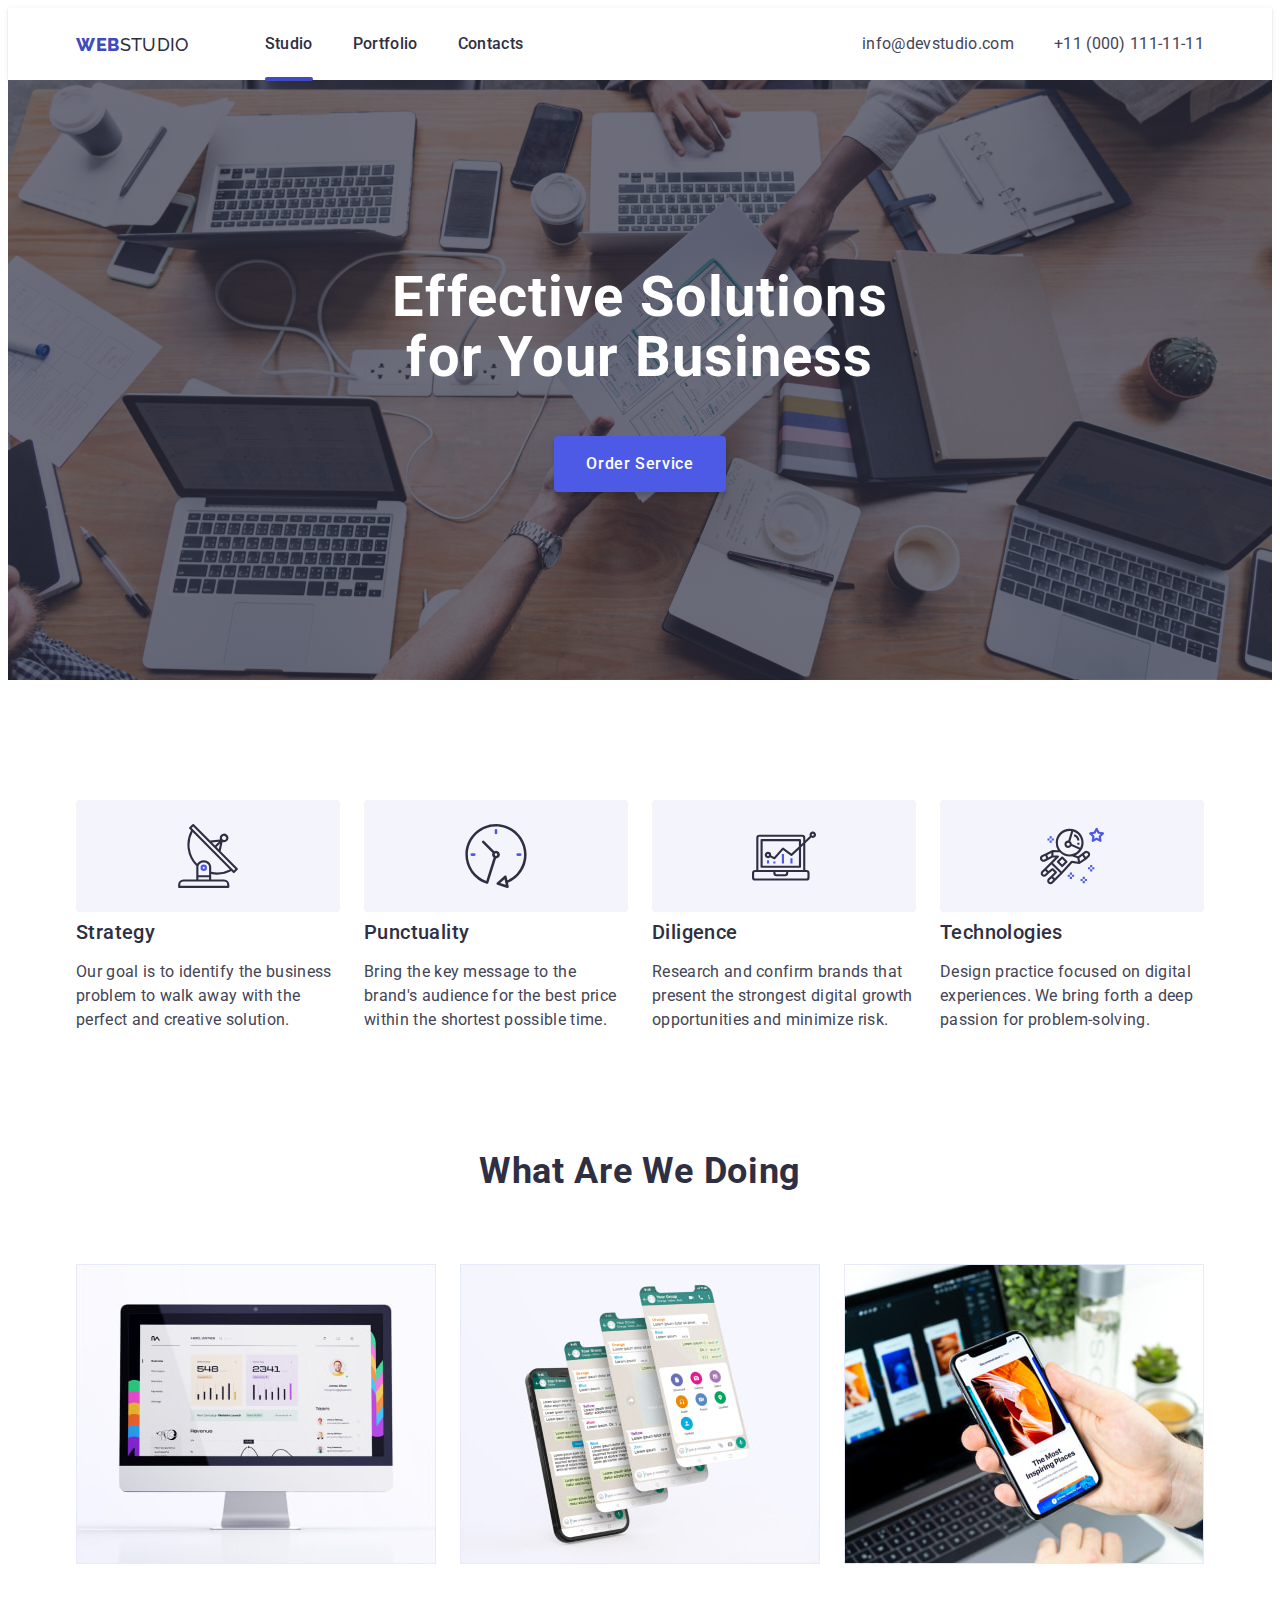
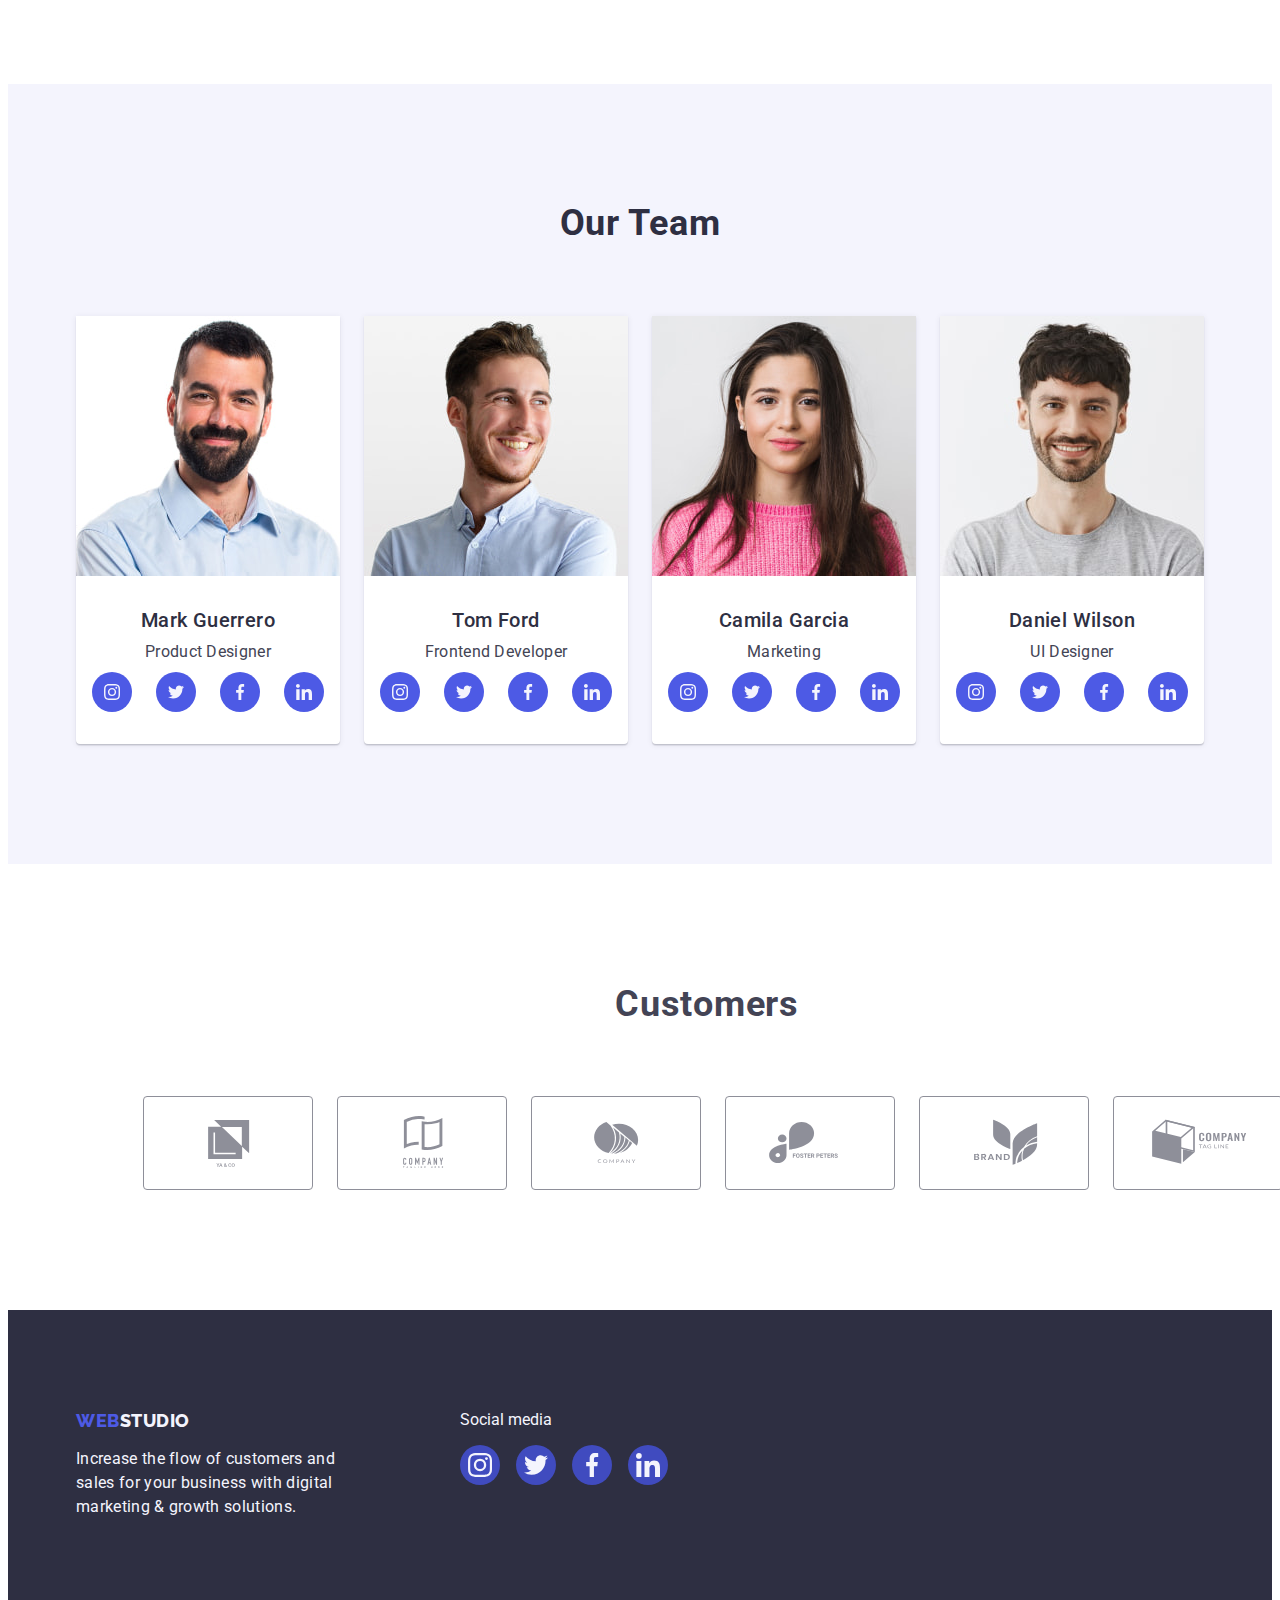
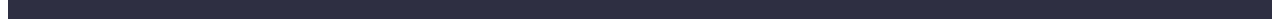
==== index.html @ b9bb31f9 "1.005" ====
<!DOCTYPE html>
<html lang="en">
  <head>
    <meta charset="UTF-8" />
    <meta name="viewport" content="width=device-width, initial-scale=1.0" />
    <link rel="preconnect" href="https://fonts.googleapis.com" />
    <link rel="preconnect" href="https://fonts.gstatic.com" crossorigin />
    <link
      href="https://fonts.googleapis.com/css2?family=Raleway:wght@800&family=Roboto:wght@400;500;700;900&display=swap"
      rel="stylesheet"
    />
    <link
      rel="stylesheet"
      href="https://cdnjs.cloudflare.com/ajax/libs/modern-normalize/2.0.0/modern-normalize.min.css"
      integrity="sha512-4xo8blKMVCiXpTaLzQSLSw3KFOVPWhm/TRtuPVc4WG6kUgjH6J03IBuG7JZPkcWMxJ5huwaBpOpnwYElP/m6wg=="
      crossorigin="anonymous"
      referrerpolicy="no-referrer"
    />
    <link href="./css/styles.css" rel="stylesheet" />

    <title>Document</title>
  </head>

  <body>
    <header class="header">
      <div class="container">
        <nav class="nav-header-container">
          <a class="link darklogo" href="./index.html"
            >Web<span class="span-header">Studio</span></a
          >
          <ul class="list header-list-container">
            <li>
              <a class="link menu-list-item current" href="./index.html"
                >Studio</a
              >
            </li>
            <li>
              <a class="link menu-list-item" href="./portfolio.html"
                >Portfolio</a
              >
            </li>
            <li>
              <a class="link menu-list-item" href="">Contacts</a>
            </li>
          </ul>
        </nav>
        <address class="contacts">
          <ul class="list contacts-list-container">
            <li>
              <a class="link menu-list-item" href="mailto:info@devstudio.com"
                >info@devstudio.com</a
              >
            </li>
            <li>
              <a class="link menu-list-item" href="tel:+110001111111"
                >+11 (000) 111-11-11</a
              >
            </li>
          </ul>
        </address>
      </div>
    </header>

    <main>
      <section class="section-first">
        <div class="container">
          <h1 class="h-main">Effective Solutions for Your Business</h1>
          <button type="button" class="btn-main" data-modal-open>Order Service</button>
        </div>
      </section>
      <section id="block2" class="section-second">
        <div class="container">
          <h2 class="section-second-h-second visually-hidden">
            Our advantages
          </h2>
          <ul class="list section-second-list-container">
            <li class="section-second-list-images">
              <div class="list-advantages-box">
                <svg class="list-advantages" width="64" height="64">
                  <use href="./images/icons.svg#icon-antenna1"></use>
                </svg>
              </div>
              <h3 class="section-second-h-third">Strategy</h3>
              <p class="section-second-p">
                Our goal is to identify the business problem to walk away with
                the perfect and creative solution.
              </p>
            </li>
            <li class="section-second-list-images">
              <div class="list-advantages-box">
                <svg class="list-advantages" width="64" height="64">
                  <use href="./images/icons.svg#icon-clock1"></use>
                </svg>
              </div>
              <h3 class="section-second-h-third">Punctuality</h3>
              <p class="section-second-p">
                Bring the key message to the brand's audience for the best price
                within the shortest possible time.
              </p>
            </li>
            <li class="section-second-list-images">
              <div class="list-advantages-box">
                <svg class="list-advantages" width="64" height="64">
                  <use href="./images/icons.svg#icon-diagram1"></use>
                </svg>
              </div>
              <h3 class="section-second-h-third">Diligence</h3>
              <p class="section-second-p">
                Research and confirm brands that present the strongest digital
                growth opportunities and minimize risk.
              </p>
            </li>
            <li class="section-second-list-images">
              <div class="list-advantages-box">
                <svg class="list-advantages" width="64" height="64">
                  <use href="./images/icons.svg#icon-astronaut1"></use>
                </svg>
              </div>
              <h3 class="section-second-h-third">Technologies</h3>
              <p class="section-second-p">
                Design practice focused on digital experiences. We bring forth a
                deep passion for problem-solving.
              </p>
            </li>
          </ul>
        </div>
      </section>
      <section id="What-we-are-doing" class="section-third">
        <div class="container">
          <h2 class="section-third-h-second">What are we doing</h2>
          <ul class="list section-third-list-images">
            <li class="section-third-list-cards">
              <img
                src="./images/what1.jpg"
                alt="computer"
                width="360"
                height="300"
              />
            </li>
            <li class="section-third-list-cards">
              <img
                src="./images/what2.jpg"
                alt="phone"
                width="360"
                height="300"
              />
            </li>
            <li class="section-third-list-cards">
              <img
                src="./images/what3.jpg"
                alt="computerphone"
                width="360"
                height="300"
              />
            </li>
          </ul>
        </div>
      </section>
      <section id="our-Team" class="section-fourth">
        <div class="container">
          <h2 class="section-fourth-h-second">Our Team</h2>
          <ul class="list section-fourth-images">
            <li class="section-fourth-list-li">
              <img src="./images/team1.jpg" alt="Mark Guerrero" width="264" />
              <div class="card-content">
                <h3 class="section-fourth-h-third">Mark Guerrero</h3>
                <p class="section-fourth-p">Product Designer</p>
                <!-- <div class="social-media-list"> -->
                  <ul class="social-media-container-list">
                    <li class="social-media-container">
                      <svg class="try" width="16" height="16">
                        <use href="./images/icons.svg#icon-instagram"></use>
                      </svg>
                    </li>
                    <li class="social-media-container">
                      <svg class="try" width="16" height="16">
                        <use href="./images/icons.svg#icon-twitter"></use>
                      </svg>
                    </li>
                    <li class="social-media-container">
                      <svg class="try" width="16" height="16">
                        <use href="./images/icons.svg#icon-facebook"></use>
                      </svg>
                    </li>
                    <li class="social-media-container">
                      <svg class="try" width="16" height="16">
                        <use href="./images/icons.svg#icon-linkedin"></use>
                      </svg>
                    </li>
                  </ul>
                <!-- </div> -->
              </div>
            </li>
            <li class="section-fourth-list-li">
              <img src="./images/team2.jpg" alt="Tom Ford" width="264" />
              <div class="card-content">
                <h3 class="section-fourth-h-third">Tom Ford</h3>
                <p class="section-fourth-p">Frontend Developer</p>
                  <ul class="social-media-container-list">
                    <li class="social-media-container">
                      <svg class="try" width="16" height="16">
                        <use href="./images/icons.svg#icon-instagram"></use>
                      </svg>
                    </li>
                    <li class="social-media-container">
                      <svg class="try" width="16" height="16">
                        <use href="./images/icons.svg#icon-twitter"></use>
                      </svg>
                    </li>
                    <li class="social-media-container">
                      <svg class="try" width="16" height="16">
                        <use href="./images/icons.svg#icon-facebook"></use>
                      </svg>
                    </li>
                    <li class="social-media-container">
                      <svg class="try" width="16" height="16">
                        <use href="./images/icons.svg#icon-linkedin"></use>
                      </svg>
                    </li>
                  </ul>
              </div>
            </li>
            <li class="section-fourth-list-li">
              <img src="./images/team3.jpg" alt="Camila Garcia" width="264" />
              <div class="card-content">
                <h3 class="section-fourth-h-third">Camila Garcia</h3>
                <p class="section-fourth-p">Marketing</p>
                  <ul class="social-media-container-list">
                    <li class="social-media-container">
                      <svg class="try" width="16" height="16">
                        <use href="./images/icons.svg#icon-instagram"></use>
                      </svg>
                    </li>
                    <li class="social-media-container">
                      <svg class="try" width="16" height="16">
                        <use href="./images/icons.svg#icon-twitter"></use>
                      </svg>
                    </li>
                    <li class="social-media-container">
                      <svg class="try" width="16" height="16">
                        <use href="./images/icons.svg#icon-facebook"></use>
                      </svg>
                    </li>
                    <li class="social-media-container">
                      <svg class="try" width="16" height="16">
                        <use href="./images/icons.svg#icon-linkedin"></use>
                      </svg>
                    </li>
                  </ul>
              </div>
            </li>
            <li class="section-fourth-list-li">
              <img src="./images/team4.jpg" alt="Daniel Wilson" width="264" />
              <div class="card-content">
                <h3 class="section-fourth-h-third">Daniel Wilson</h3>
                <p class="section-fourth-p">UI Designer</p>
                    <ul class="social-media-container-list">
                    <li class="social-media-container">
                      <svg class="try" width="16" height="16">
                        <use href="./images/icons.svg#icon-instagram"></use>
                      </svg>
                    </li>
                    <li class="social-media-container">
                      <svg class="try" width="16" height="16">
                        <use href="./images/icons.svg#icon-twitter"></use>
                      </svg>
                    </li>
                    <li class="social-media-container">
                      <svg class="try" width="16" height="16">
                        <use href="./images/icons.svg#icon-facebook"></use>
                      </svg>
                    </li>
                    <li class="social-media-container">
                      <svg class="try" width="16" height="16">
                        <use href="./images/icons.svg#icon-linkedin"></use>
                      </svg>
                    </li>
                  </ul>
              </div>
            </li>
          </ul>
        </div>
      </section>
      <section class="section-fifth">
        <div class="container">
          <h2 class="section-fifth-h-second">Customers</h2>
            <ul class="customers-list-logos">
              <li class="customers-logos">
                <svg class="customers-logos-icons" width="168" height="88">
                  <use href="./images/icons.svg#icon-logocustomers1"></use>
                </svg>
              </li>
              <li class="customers-logos">
                <svg class="customers-logos-icons" width="168" height="88">
                  <use href="./images/icons.svg#icon-logocustomers2"></use>
                </svg>
              </li>
              <li class="customers-logos">
                <svg class="customers-logos-icons" width="168" height="88">
                  <use href="./images/icons.svg#icon-logocustomers3"></use>
                </svg>
              </li>
              <li class="customers-logos">
                <svg class="customers-logos-icons" width="168" height="88">
                  <use href="./images/icons.svg#icon-logocustomers4"></use>
                </svg>
              </li>
              <li class="customers-logos">
                <svg class="customers-logos-icons" width="168" height="88">
                  <use href="./images/icons.svg#icon-logocustomers5"></use>
                </svg>
              </li>
              <li class="customers-logos">
                <svg class="customers-logos-icons" width="168" height="88">
                  <use href="./images/icons.svg#icon-logocustomers6"></use>
                </svg>
              </li>
            </ul>
        </div>
      </section>
    </main>

    <footer class="footer">
      <div class="container">
        <div class="footer-logo-container">
          <a href="./index.html" class="footer-logo link"
            >Web<span class="footer-span">Studio</span></a
          >
          <p class="footer-text">
            Increase the flow of customers and sales for your business with
            digital marketing & growth solutions.
          </p>
        </div>
      
      <div class="footer-social-media">
        <p>Social media</p>
          <ul class="footer-icons-list">
            <li class="footer-icons">
              <svg class="try" width="24" height="24">
                <use href="./images/icons.svg#icon-instagram"></use>
              </svg>
            </li>
            <li class="footer-icons">
              <svg class="try" width="24" height="24">
                <use href="./images/icons.svg#icon-twitter"></use>
              </svg>
            </li>
            <li class="footer-icons">
              <svg class="try" width="24" height="24">
                <use href="./images/icons.svg#icon-facebook"></use>
              </svg>
            </li>
            <li class="footer-icons">
              <svg class="try" width="24" height="24">
                <use href="./images/icons.svg#icon-linkedin"></use>
              </svg>
            </li>
          </ul>
      </div>
      </div>
      </footer>
    <!-- MODAL WINDOW -->
    <div class="backdrop is-hidden" data-modal>
      <div class="modal">
        <button class="modal-btn" type="button" data-modal-close>
          <svg class="modal-btn-icon" width="8" height="8">
            <use href="./icons.svg#icon-modal-close"></use>
          </svg>
        </button>
      </div>
    </div>
    <script src="./modal.js"></script>
  </body>
</html>
---- css/styles.css ----
:root {
  --font-family: "Roboto", sans-serif;
  --font-family-raleway: "Raleway", sans-serif;
  --color: #434455;
  --background-color: #ffffff;
  --primary-brand-color: #4d5ae5;
  --pressed-state-color: #404bbf;
  --dark-color: #2e2f42;
  --success-color: #31d0aa;
  --text-color: #434455;
  --subtle-text-color: #8e8f99;
  --light-text-color: #f4f4fd;
  --accent-color: #e7e9fc;
}
* {
  box-sizing: border-box;
}

h1,
h2,
h3,
h4,
h5,
h6,
p {
  margin: 0;
}
ul,
ol {
  list-style-type: none;
  padding-left: 0;
  margin: 0;
}
img {
  display: block;
}
button {
  border: none;
}

body {
  font-family: var(--font-family);
  color: var(--color);
  background-color: var(--background-color);
}

.darklogo {
  font-family: var(--font-family-raleway);
  font-weight: 800;
  font-size: 18px;
  line-height: 1.17;
  letter-spacing: 0.03em;
  text-transform: uppercase;
  color: var(--pressed-state-color);
  margin-right: 76px; 
  transition: color 250ms cubic-bezier(0.4, 0, 0.2, 1);
}

.darklogo:hover {
  /* transition: color 250ms cubic-bezier(0.4, 0, 0.2, 1); */
}

.darklogo span {
  color: #2e2f42;
  list-style: none;
  font-weight: 500;
  font-size: 18px;
  line-height: 1.5;
  letter-spacing: 0.02em;
}
.link {
  text-decoration: none;
}

.menu-list-item {
  position: relative;
  display: flex;
  font-size: 16px;
  font-style: normal;
  font-weight: 500;
  line-height: 1.5;
  letter-spacing: 0.02em;
  color: var(--dark-color);
  padding-bottom: 24px;
  padding-top: 24px;
  transition: color 250ms ease;
}

.list {
  list-style: none;
}

.contacts .menu-list-item {
  font-weight: 400;
  color: var(--text-color);
}

.contacts {
  font-style: normal;
}
.menu-list-item:hover,
.menu-list-item:focus {
  transition: color 250ms cubic-bezier(0.4, 0, 0.2, 1);
  color: var(--pressed-state-color);
}

.section-first {
  max-width: 1440px;
  margin: 0 auto;
  padding: 188px 0;
  background-image: linear-gradient(
      rgba(46, 47, 66, 0.7),
      rgba(46, 47, 66, 0.7)
    ),
    url(../images/herobg.jpg);
  background-repeat: no-repeat;
  background-position: center;
}

.h-main {
  font-size: 56px;
  line-height: 1.07;
  text-align: center;
  letter-spacing: 0.02em;
  color: #ffffff;
  max-width: 496px;
  margin-right: auto;
  margin-left: auto;
  margin-bottom: 48px;
}

.btn-main {
  display: block;
  min-width: 169px;
  background-color: #4d5ae5;
  font-family: "Roboto", sans-serif;
  font-weight: 500;
  font-size: 16px;
  line-height: 1.5;
  letter-spacing: 0.04em;
  color: #ffffff;
  cursor: pointer;
  border-radius: 4px;
  background: var(--iris, #4d5ae5);
  box-shadow: 0px 4px 4px 0px rgba(0, 0, 0, 0.15);
  padding: 16px 32px;
  margin-right: auto;
  margin-left: auto;
  transition: background-color 250ms ease;
}

.btn-main:hover {
  background-color: #404bbf;
  cursor: pointer;
}

.btn-main:focus {
  background-color: #404bbf;
  cursor: pointer;
}

.section-second-h-second {
  font-weight: 500;
  font-size: 20px;
  line-height: 1.2;
  letter-spacing: 0.02em;
  color: var(--dark-color);
}

.list p {
  line-height: 1.5;
  letter-spacing: 0.02em;
}

.section-third-h-second {
  font-size: 36px;
  line-height: 1.11;
  text-align: center;
  letter-spacing: 0.02em;
  text-transform: capitalize;
  color: var(--dark-color);
}

.section-third {
  padding-bottom: 120px;
}

.section-fourth {
  background-color: #f4f4fd;
  padding: 120px 0;
}
.section-fourth-h-second {
  margin-bottom: 72px;
  font-size: 36px;
  line-height: 1.11;
  text-align: center;
  letter-spacing: 0.02em;
  text-transform: capitalize;
  color: var(--dark-color);
}

.section4 .list {
  background-color: #ffffff;
}
.section-fourth-h-third {
  font-family: Roboto;
  font-size: 20px;
  font-style: normal;
  font-weight: 500;
  line-height: 1.2;
  letter-spacing: 0.02em;
  color: var(--dark-color);
}

.section-fourth p {
  font-size: 16px;
  line-height: 1.5;
  letter-spacing: 0.02em;
  padding-bottom: 8px;
}
.footer {
  background-color: #2e2f42;
  padding: 100px 0;
}

.footer-text {
  line-height: 1.5;
  color: var(--light-text-color);
  letter-spacing: 0.02em;
}

.footer-logo {
  font-family: "Raleway", sans-serif;
  font-weight: 800;
  font-size: 18px;
  line-height: 1.17;
  letter-spacing: 0.03em;
  text-transform: uppercase;
  color: var(--primary-brand-color);
}

.footer-span {
  color: var(--light-text-color);
}

.button {
  border: 1px solid #e7e9fc;
  text-align: center;
  font-family: Roboto, sans-serif;
  font-size: 16px;
  font-style: normal;
  font-weight: 500;
  line-height: 1.5;
  letter-spacing: 0.04em;
  cursor: pointer;
  color: var(--primary-brand-color);
  padding: 12px 24px;
  border-radius: 4px;
  background-color: #f4f4fd;
}
.other {
  transition: color 250ms ease, background-color 250ms ease;
}
.other:hover {
  background-color: var(--pressed-state-color);
  color: #ffffff;
  cursor: pointer;
  border: 1px solid transparent;
}

.other:focus {
  background-color: var(--pressed-state-color);
  color: #ffffff;
  cursor: pointer;
  border: 1px solid transparent;
}

.buttons-section-first {
  margin-bottom: 72px;
}

.portfolio-second {
  font-weight: 500;
  font-size: 20px;
  line-height: 1.2;
  letter-spacing: 0.02em;
  color: var(--dark-color);
}

.portfolio-p {
  font-size: 16px;
  line-height: 1.5;
  letter-spacing: 0.02em;
  color: var(--color);
}

.section-second {
  padding: 120px 0;
}

.section-second-h-third {
  margin-bottom: 8px;
  font-weight: 500;
  font-size: 20px;
  line-height: 1.2;
  letter-spacing: 0.02em;
  color: var(--dark-color);
}

/* .section-fourth-list-li {
  background-color: red;
} */

.section-fourth-list-li :hover .social-media-container {
  background-color: var(--pressed-state-color);
}

.porfolio-list-li {
  font-weight: 500;
  line-height: 1.5;
  letter-spacing: 0.02em;
  color: var(--dark-color);
}

.porfolio-list-li:hover {
  color: #404bbf;
}

.porfolio-list-li:focus {
  color: #404bbf;
}

.container {
  width: 1158px;
  padding-left: 15px;
  padding-right: 15px;
  margin: 0 auto;
}

.header {
  box-shadow: 0px 2px 1px rgba(46, 47, 66, 0.08),
    0px 1px 1px rgba(46, 47, 66, 0.16), 0px 1px 6px rgba(46, 47, 66, 0.08);
}

header .container {
  display: flex;
  justify-content: space-between;
  align-items: center;
}

/* .header {
  border-bottom: 1px solid #e7e9fc;
} */

.header-list-container,
.nav-header-container,
.contacts-list-container {
  display: flex;
  flex-direction: row;
  align-items: center;
}

.nav-header-container {
  position: relative;
}

.header-list-container {
  gap: 40px;
}

.contacts-list-container {
  gap: 40px;
}

.section-second-list-container {
  display: flex;
  gap: 24px;
}
.section-second-list-container li {
  flex-basis: calc(100% / 4);
  flex-direction: column;
  align-items: flex-start;
  gap: 8px;
  display: flex;
}
.section-third-h-second {
  margin-bottom: 72px;
}

.section-third-list-images {
  display: flex;
  gap: 24px;
}

.section-third-list-images li {
  display: inline-flex;
  flex-direction: column;
  align-items: flex-start;
}

.section-fourth-images {
  display: flex;
  gap: 24px;
}

.section-fourth-list-li {
  display: inline-flex;
  padding-bottom: 0px;
  flex-direction: column;
  justify-content: center;
  align-items: center;
  border-radius: 0px 0px 4px 4px;
  background: var(--white, #fff);
  box-shadow: 0px 2px 1px 0px rgba(46, 47, 66, 0.08),
    0px 1px 1px 0px rgba(46, 47, 66, 0.16),
    0px 1px 6px 0px rgba(46, 47, 66, 0.08);
}

.footer .container {
}

.footer-text {
  width: 264px;
}

.h-main {
  max-width: 496px;
}

.card-content {
  padding-top: 32px;
  padding-bottom: 32px;
  text-align: center;
  width: 100%;
}

.section-fourth-h-third {
  margin-bottom: 8px;
}

.visually-hidden {
  position: absolute;
  width: 1px;
  height: 1px;
  margin: -1px;
  border: 0;
  padding: 0;
  white-space: nowrap;
  clip-path: inset(100%);
  clip: rect(0 0 0 0);
  overflow: hidden;
}

.buttons-section-first {
  display: flex;
  align-items: center;
  justify-content: center;
  gap: 24px;
}

.portfolio-table-section-first {
  display: flex;
  flex-wrap: wrap;
  column-gap: 24px;
  row-gap: 48px;
}

.portfolio-content {
  border: 1px solid #e7e9fc;
  border-top: none;
  padding: 32px 16px;
}

.portfolio-second {
  margin-bottom: 8px;
}

.portfolio-section-first {
  padding: 96px 0 120px 0;
}

.footer-logo {
  display: inline-block;
  margin-bottom: 16px;
}

.portfolio-list-table {
  width: calc((100% - 48px) / 3);
  transition: 250ms ease;
}

.section-fifth-h-second {
  display: flex;
  font-size: 36px;
  font-style: normal;
  font-weight: 700;
  line-height: 40px;
  letter-spacing: 0.72px;
  text-transform: capitalize;
  margin-bottom: 72px;
  justify-content: center;
}

.section-fifth {
  padding: 120px;
}

.list-advantages-box {
  border-radius: 4px;
  background: var(--cloud, #f4f4fd);
  width: 264px;
  height: 112px;
  display: flex;
  justify-content: center;
  align-items: center;
}

.social-media-container-list {
  display: flex;
  width: 100%;
  gap: 24px;
  justify-content: center;
}

.menu-list-item::after {
  display: block;
  content: "";
  width: 100%;
  height: 4px;
  position: absolute;
  bottom: 0;
  left: 0;
  border-radius: 2px;
}

.menu-list-item.current::after {
  background-color: var(--pressed-state-color);
  bottom: -1px;
}

.social-media-container {
  display: flex;
  align-items: center;
  justify-content: center;
  border-radius: 50%;
  width: 40px;
  height: 40px;
  background-color: var(--primary-brand-color);
  transition: background-color 250ms ease;
}
.customers-list-logos {
  display: flex;
  width: 100%;
  gap: 24px;
}

.customers-logos {
  border-radius: 4px;
  border: 1px solid var(--lightslate, #8e8f99);
}

.footer-icons {
  border-radius: 50%;
  background-color: #404bbf;
  width: 40px;
  height: 40px;
  display: flex;
  align-items: center;
  justify-content: center;
}

.footer-social-media {
  display: flex;
  flex-direction: column;
  width: 208px;
  height: 80px;
  gap: 16px;
}

.footer-icons-list {
  display: flex;
  gap: 16px;
}

.footer-social-media p {
  color: var(--light-text-color);
}

footer .container {
  display: flex;
  gap: 120px;
}
.customers-logos-icons {
  fill: #8e8f99;
  transition: fill 250ms ease;
}

.customers-logos-icons:hover,
.customers-logos-icons:focus {
  fill: #404bbf;
}

.try {
  fill: #f4f4fd;
}

.backdrop.is-hidden {
  opacity: 0;
  pointer-events: none;
  visibility: hidden;
}

.backdrop {
  position: fixed;
  top: 0;
  left: 0;
  width: 100%;
  height: 100%;
  background-color: rgba(46, 47, 66, 0.7);
  transition: transform 250ms ease-in opacity 250ms ease-out;
  transition: opacity 250ms ease-out, visibility 250ms ease-out;
}

.modal {
  width: 408px;
  height: 584px;

  border-radius: 4px;
  background: var(--dairy, #fcfcfc);
  box-shadow: 0px 2px 1px 0px rgba(0, 0, 0, 0.2),
    0px 1px 3px 0px rgba(0, 0, 0, 0.12), 0px 1px 1px 0px rgba(0, 0, 0, 0.14);

  position: absolute;
  top: 50%;
  left: 50%;

  transform: translateX(-50%) translateY(-50%);
  opacity: 1;
}

.backdrop.is-hidden .modal {
  transform: translateX(-50%) translateY(-70%);
  opacity: 0;
}

.modal-btn {
  position: absolute;
  top: 24px;
  right: 24px;
  display: flex;
  align-items: center;
  justify-content: center;
  padding: 0;
  background-color: transparent;
}

.overlay {
  position: absolute;
  top: 0;
  left: 0;
  width: 100%;
  height: 100%;

  transform: translateY(100%);
  transition-property: transform;
  transition-duration: 300ms;
  display: flex;
  align-items: center;
  justify-content: center;

  background: var(--iris, #4d5ae5);
}

.overlay-text {
  color: var(--cloud, #f4f4fd);
  /* Body */
  font-family: Roboto;
  font-size: 16px;
  font-style: normal;
  font-weight: 400;
  line-height: 24px; /* 150% */
  letter-spacing: 0.32px;
  width: 296px;
  height: 96px;
}

.portfolio-table-ani {
  position: relative;
  overflow: hidden;
}

.portfolio-table-ani:hover .overlay {
  transform: translateY(0);
}

.portfolio-list-table:hover {
  background: var(--white, #fff);
  box-shadow: 0px 2px 1px 0px rgba(46, 47, 66, 0.08),
    0px 1px 1px 0px rgba(46, 47, 66, 0.16),
    0px 1px 6px 0px rgba(46, 47, 66, 0.08);
}
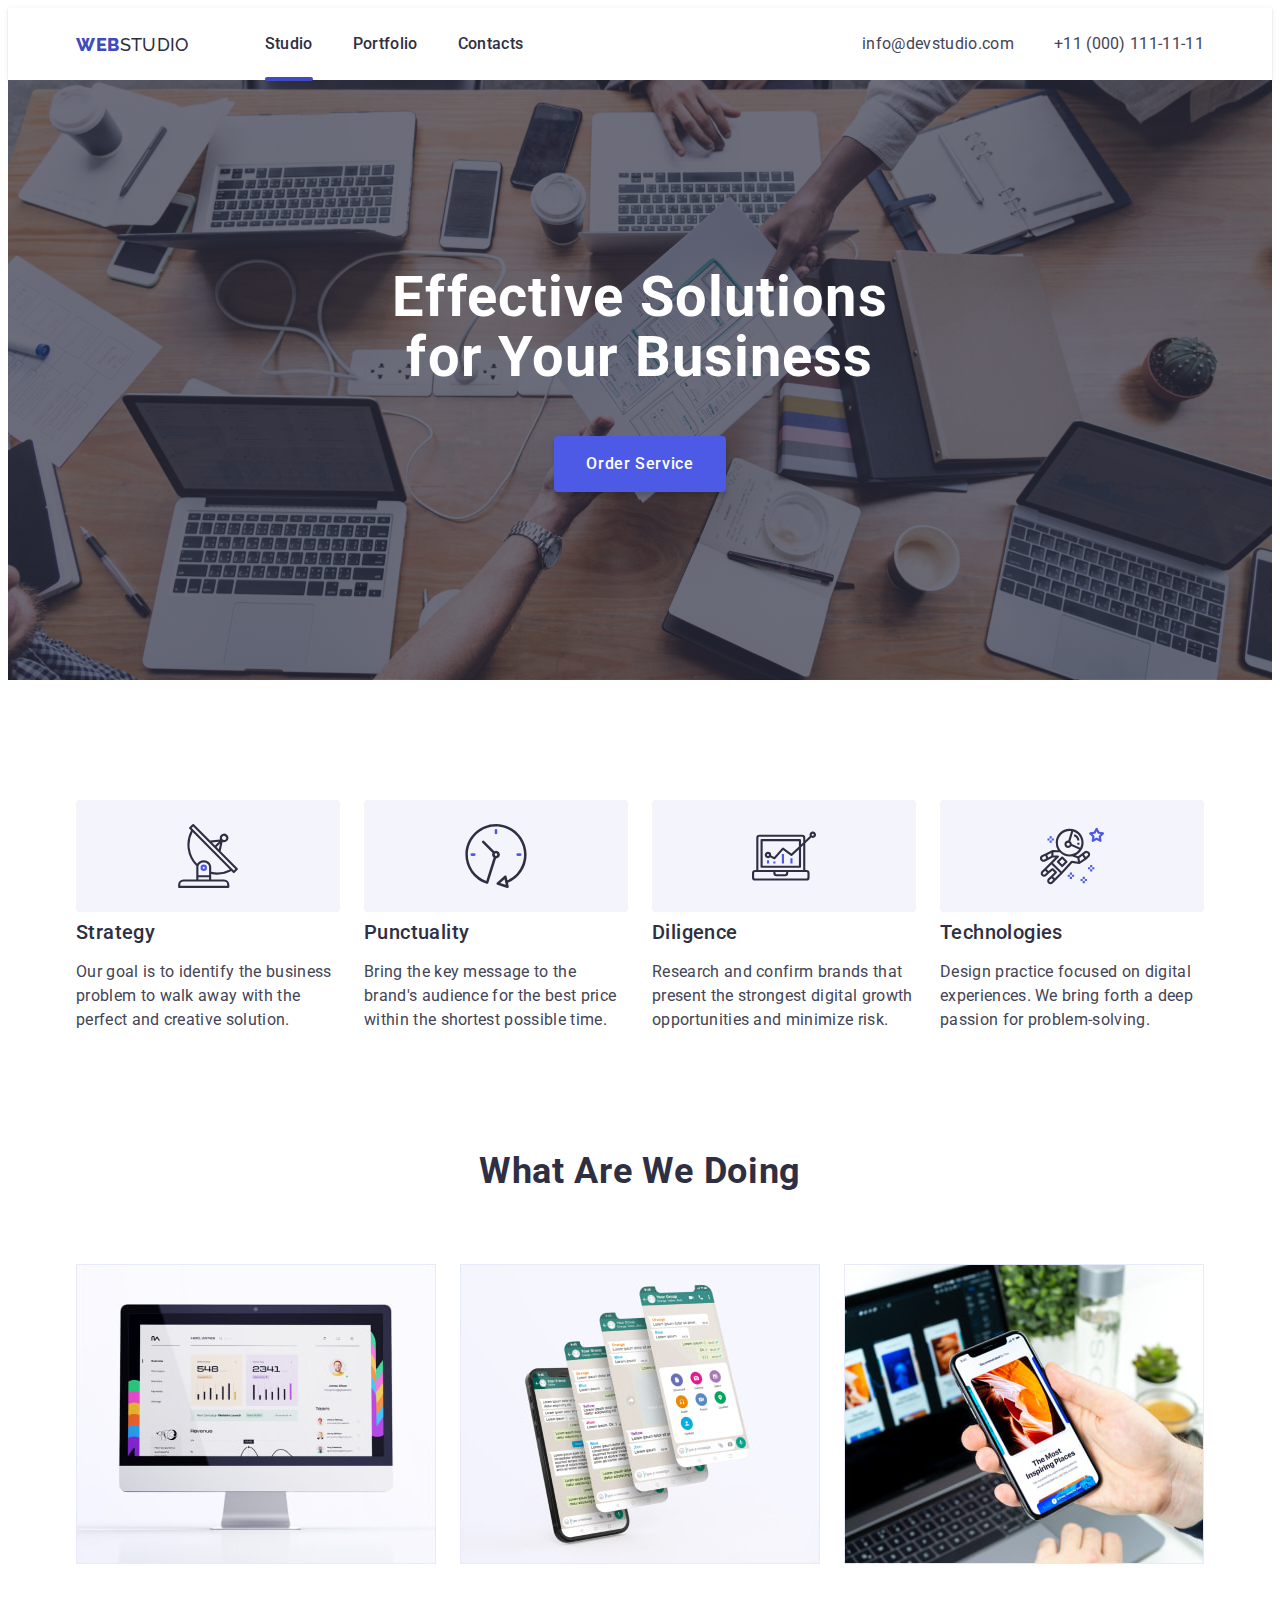
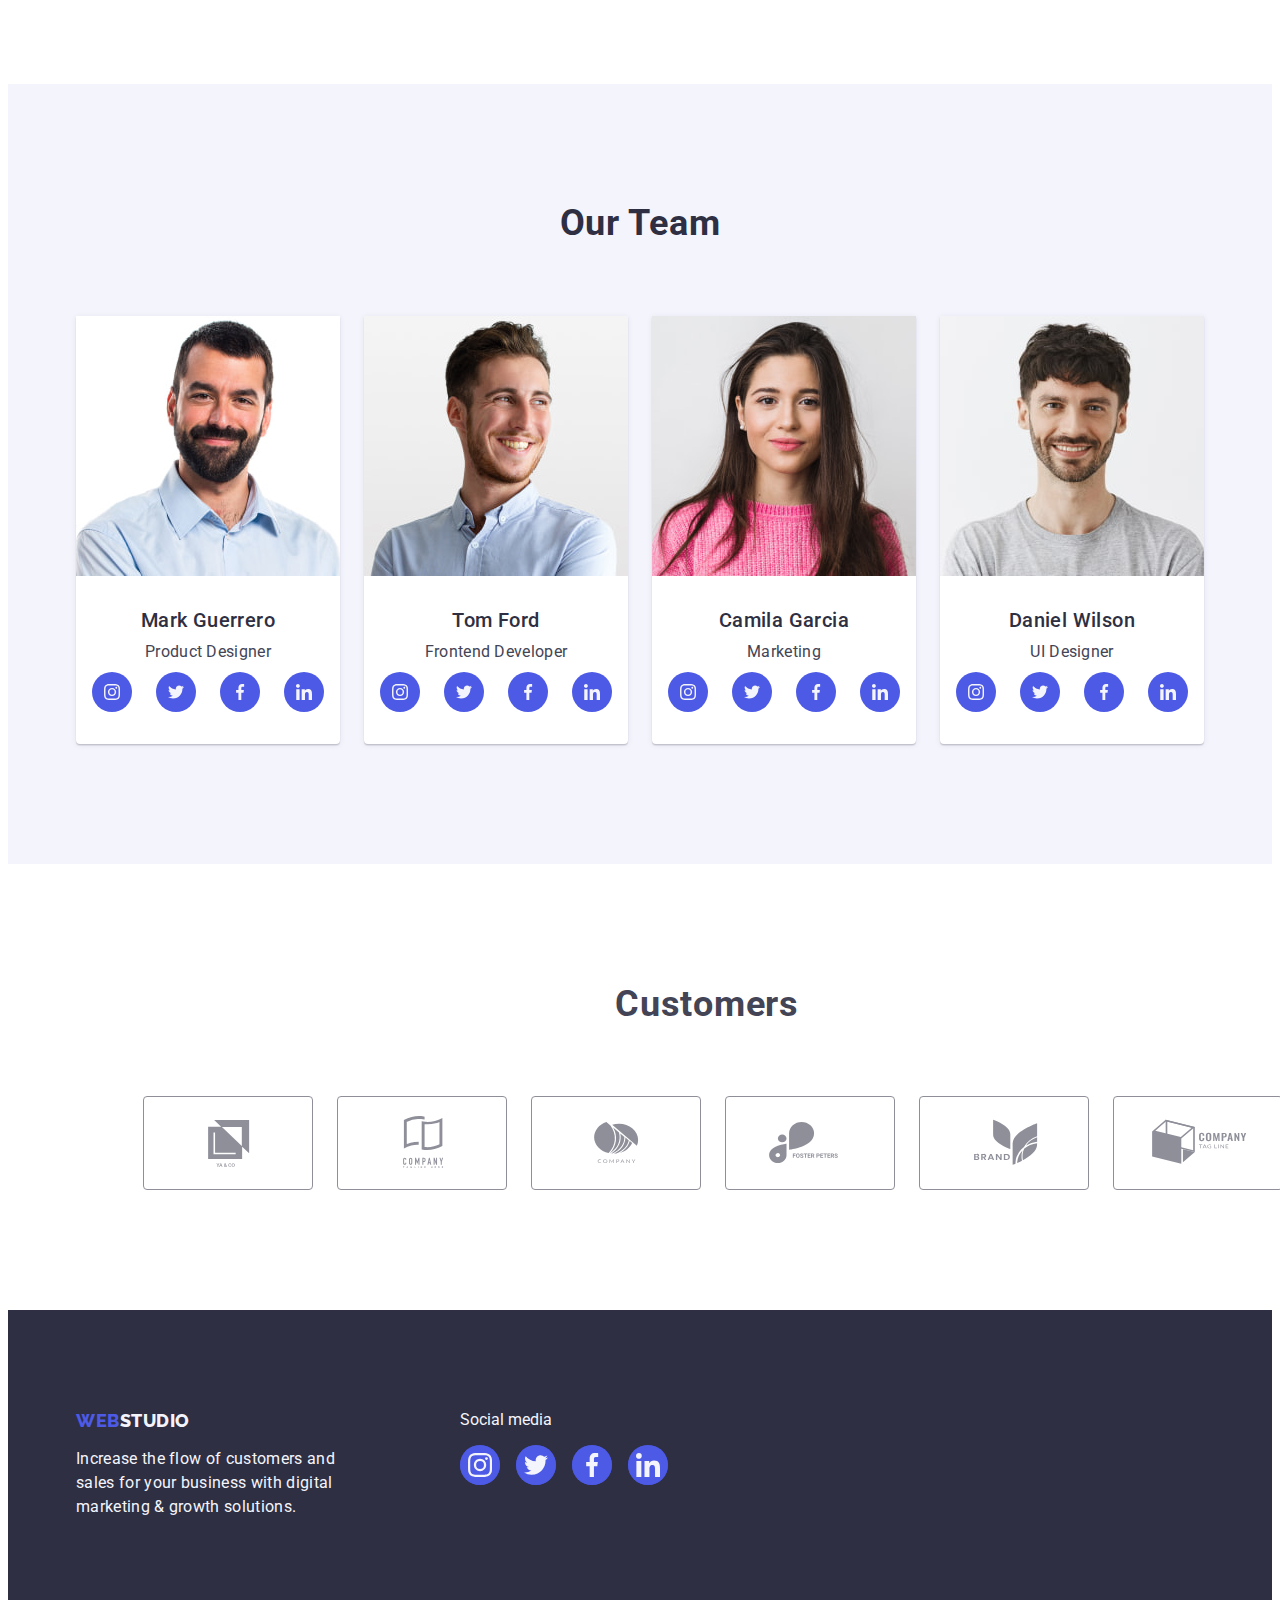
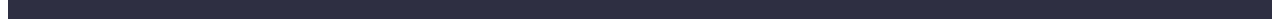
==== commit 0c23db37: "1.0006 studio" ====
--- a/index.html
+++ b/index.html
@@ -335,26 +335,34 @@
       <div class="footer-social-media">
         <p>Social media</p>
           <ul class="footer-icons-list">
-            <li class="footer-icons">
-              <svg class="try" width="24" height="24">
-                <use href="./images/icons.svg#icon-instagram"></use>
-              </svg>
-            </li>
-            <li class="footer-icons">
-              <svg class="try" width="24" height="24">
-                <use href="./images/icons.svg#icon-twitter"></use>
-              </svg>
-            </li>
-            <li class="footer-icons">
-              <svg class="try" width="24" height="24">
-                <use href="./images/icons.svg#icon-facebook"></use>
-              </svg>
-            </li>
-            <li class="footer-icons">
-              <svg class="try" width="24" height="24">
-                <use href="./images/icons.svg#icon-linkedin"></use>
-              </svg>
-            </li>
+              <li class="footer-icons">
+                <a href="" class="footer-links-icons">
+                <svg class="try" width="24" height="24">
+                  <use href="./images/icons.svg#icon-instagram"></use>
+                </svg>
+                </a>
+              </li>
+              <li class="footer-icons">
+                <a href="" class="footer-links-icons">
+                <svg class="try" width="24" height="24">
+                  <use href="./images/icons.svg#icon-twitter"></use>
+                </svg>
+                </a>
+              </li>
+              <li class="footer-icons">
+                <a href="" class="footer-links-icons">
+                <svg class="try" width="24" height="24">
+                  <use href="./images/icons.svg#icon-facebook"></use>
+                </svg>
+                </a>
+              </li>
+              <li class="footer-icons">
+                <a href="" class="footer-links-icons">
+                <svg class="try" width="24" height="24">
+                  <use href="./images/icons.svg#icon-linkedin"></use>
+                </svg>
+                </a>
+              </li>
           </ul>
       </div>
       </div>
--- a/css/styles.css
+++ b/css/styles.css
@@ -699,3 +699,14 @@
     0px 1px 1px 0px rgba(46, 47, 66, 0.16),
     0px 1px 6px 0px rgba(46, 47, 66, 0.08);
 }
+
+.footer-links-icons {
+  width: 100%;
+  height: 100%;
+  background-color: var(--primary-brand-color);
+  border-radius: 50%;
+  display: flex;
+  align-items: center;
+  justify-content: center;
+  
+}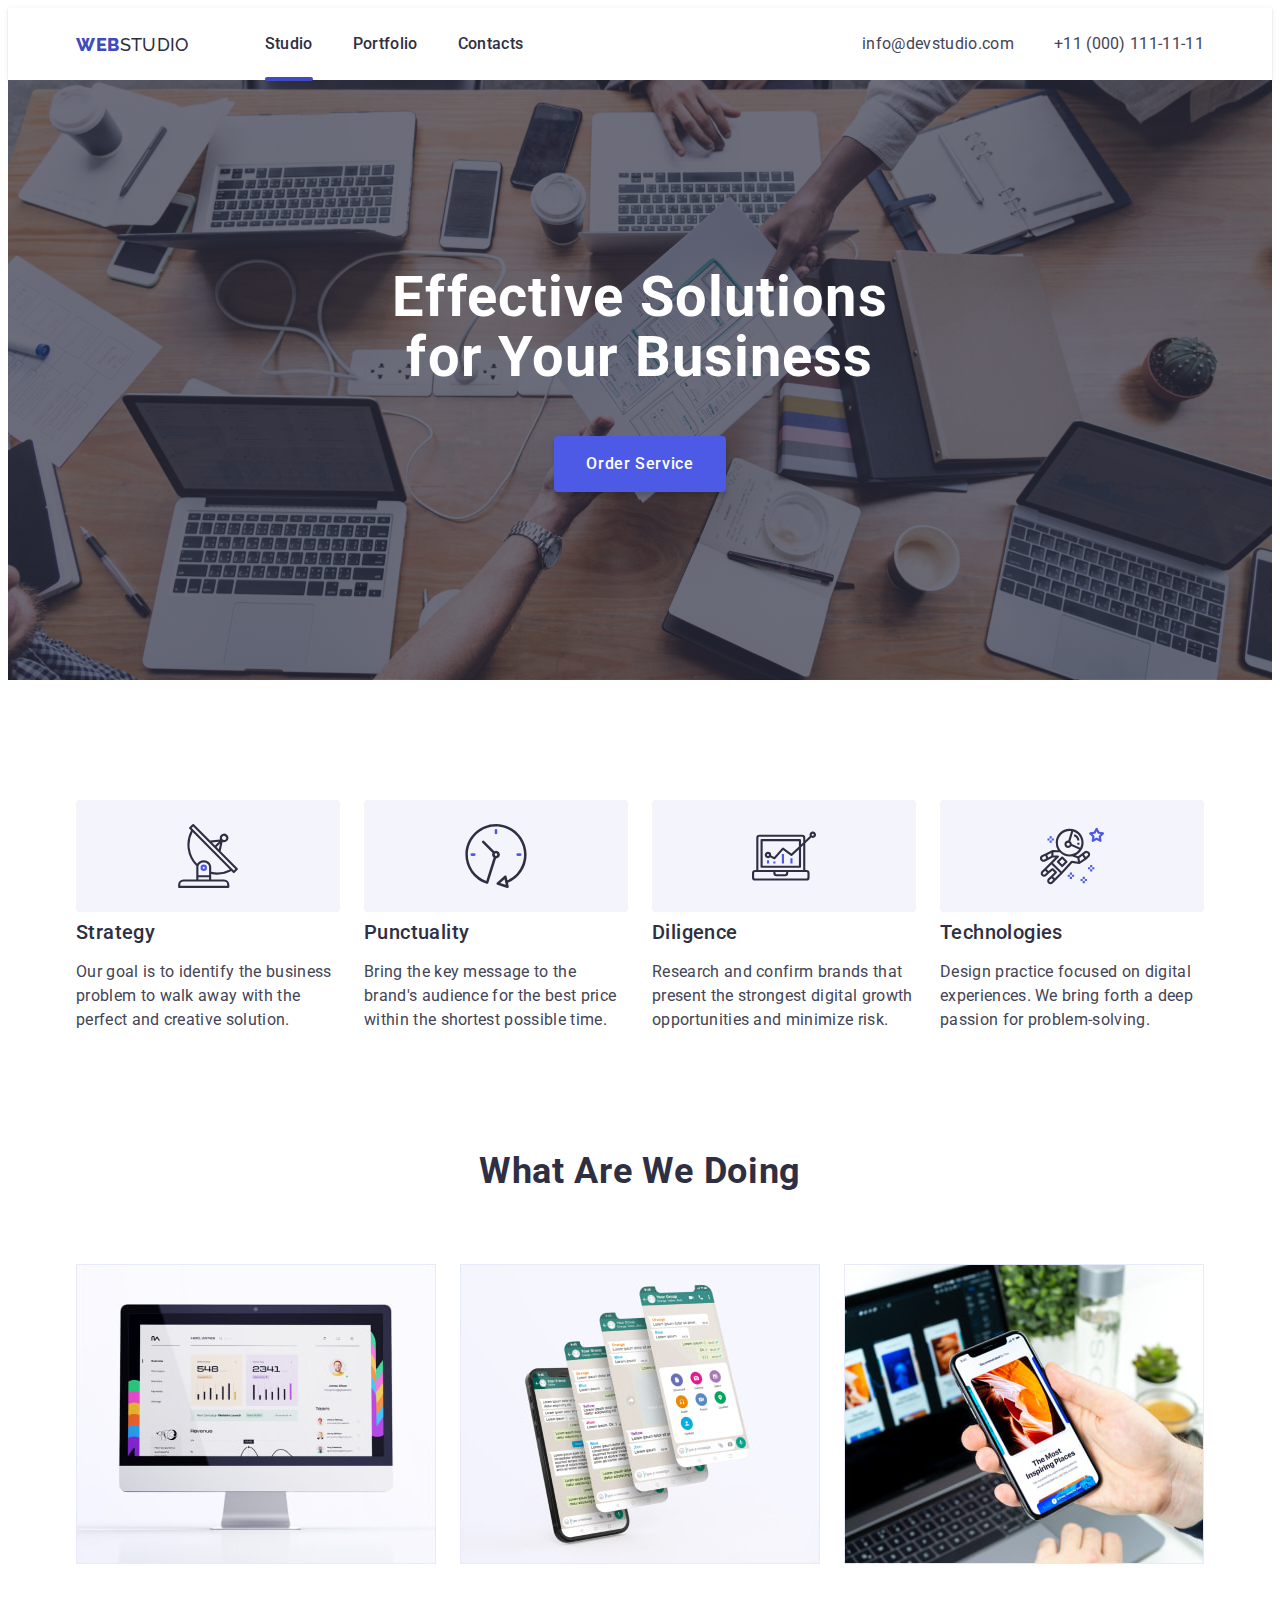
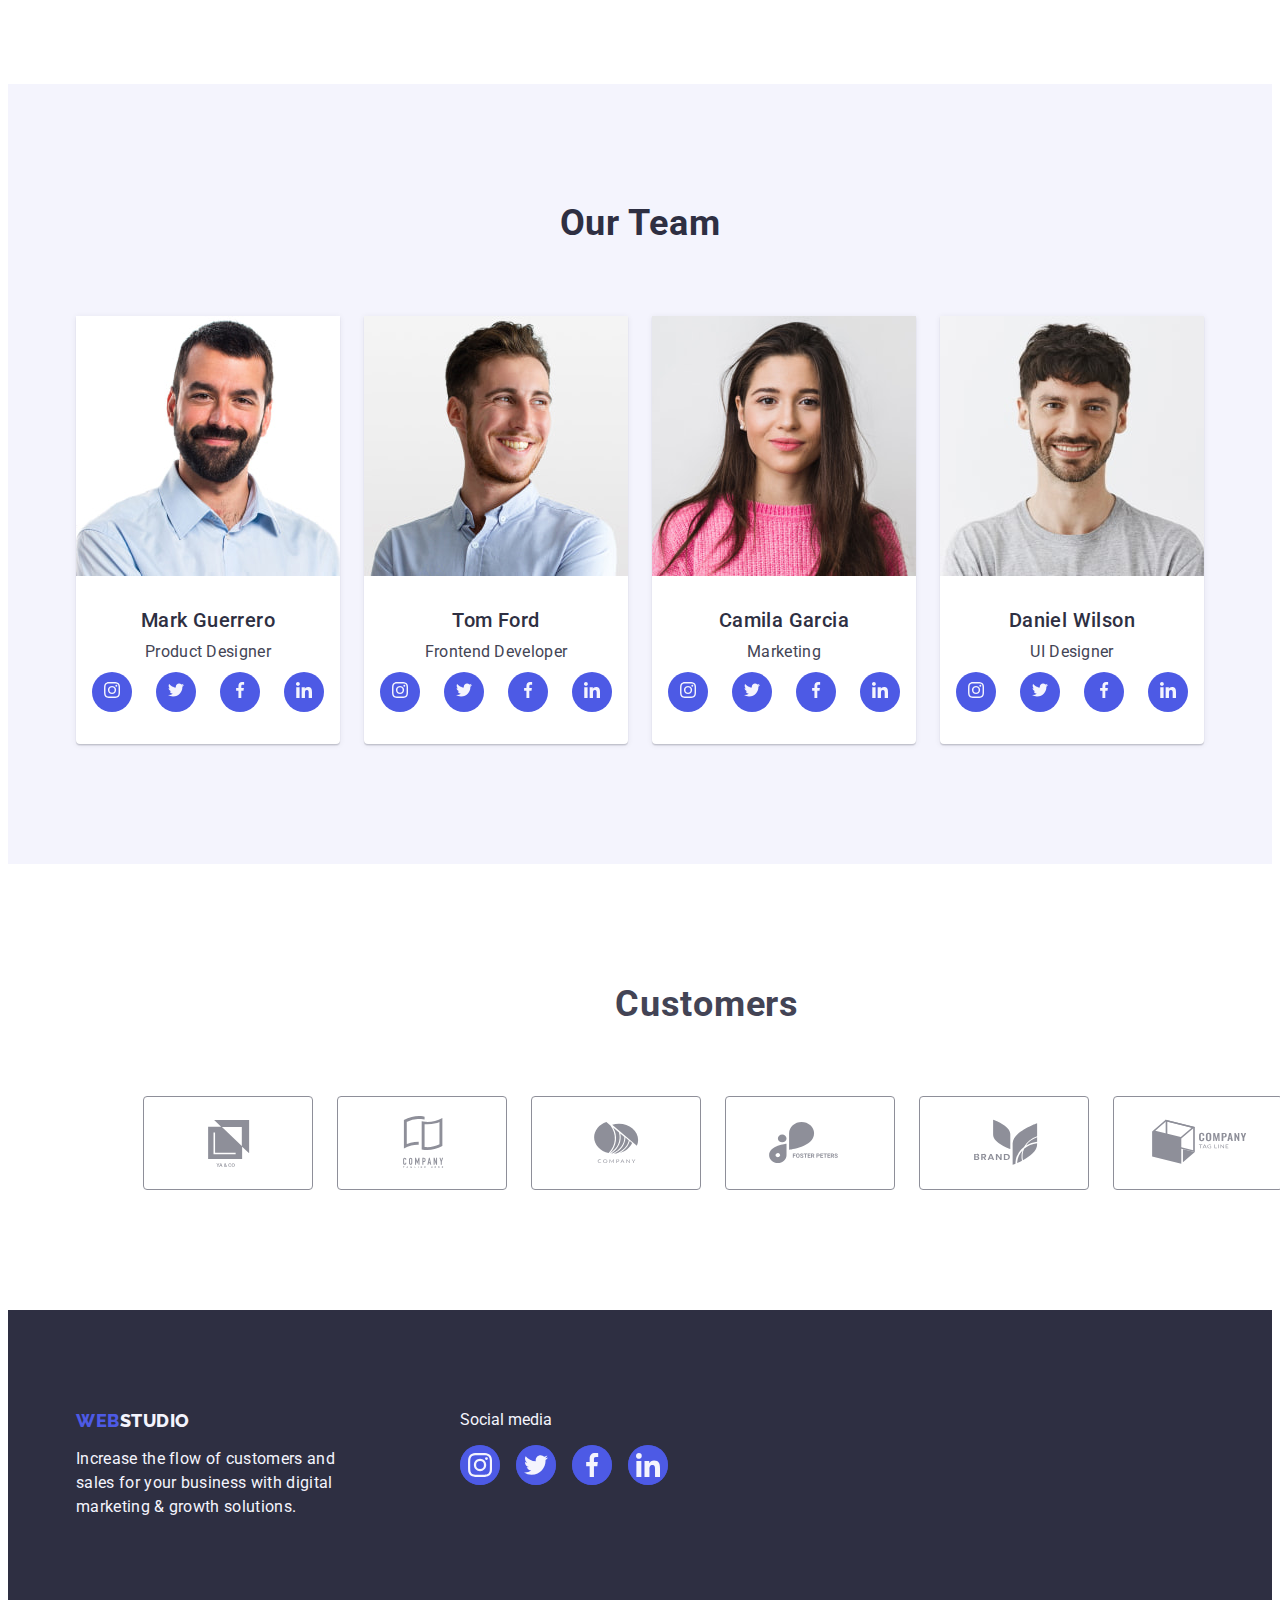
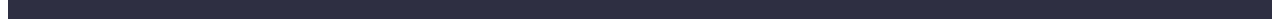
==== commit ceb94770: "1.07" ====
--- a/index.html
+++ b/index.html
@@ -165,30 +165,36 @@
               <div class="card-content">
                 <h3 class="section-fourth-h-third">Mark Guerrero</h3>
                 <p class="section-fourth-p">Product Designer</p>
-                <!-- <div class="social-media-list"> -->
                   <ul class="social-media-container-list">
                     <li class="social-media-container">
-                      <svg class="try" width="16" height="16">
-                        <use href="./images/icons.svg#icon-instagram"></use>
-                      </svg>
+                      <a href="" class="social-media-links">
+                        <svg class="try" width="16" height="16">
+                          <use href="./images/icons.svg#icon-instagram"></use>
+                        </svg>
+                      </a>
                     </li>
                     <li class="social-media-container">
-                      <svg class="try" width="16" height="16">
-                        <use href="./images/icons.svg#icon-twitter"></use>
-                      </svg>
+                      <a href="" class="social-media-links">
+                        <svg class="try" width="16" height="16">
+                          <use href="./images/icons.svg#icon-twitter"></use>
+                        </svg>
+                      </a>
                     </li>
                     <li class="social-media-container">
-                      <svg class="try" width="16" height="16">
-                        <use href="./images/icons.svg#icon-facebook"></use>
-                      </svg>
+                      <a href="" class="social-media-links">
+                        <svg class="try" width="16" height="16">
+                          <use href="./images/icons.svg#icon-facebook"></use>
+                        </svg>
+                      </a>
                     </li>
                     <li class="social-media-container">
-                      <svg class="try" width="16" height="16">
-                        <use href="./images/icons.svg#icon-linkedin"></use>
-                      </svg>
+                      <a href="" class="social-media-links">
+                        <svg class="try" width="16" height="16">
+                          <use href="./images/icons.svg#icon-linkedin"></use>
+                        </svg>
+                      </a>
                     </li>
                   </ul>
-                <!-- </div> -->
               </div>
             </li>
             <li class="section-fourth-list-li">
@@ -196,28 +202,36 @@
               <div class="card-content">
                 <h3 class="section-fourth-h-third">Tom Ford</h3>
                 <p class="section-fourth-p">Frontend Developer</p>
-                  <ul class="social-media-container-list">
-                    <li class="social-media-container">
+                <ul class="social-media-container-list">
+                  <li class="social-media-container">
+                    <a href="" class="social-media-links">
                       <svg class="try" width="16" height="16">
                         <use href="./images/icons.svg#icon-instagram"></use>
                       </svg>
-                    </li>
-                    <li class="social-media-container">
+                    </a>
+                  </li>
+                  <li class="social-media-container">
+                    <a href="" class="social-media-links">
                       <svg class="try" width="16" height="16">
                         <use href="./images/icons.svg#icon-twitter"></use>
                       </svg>
-                    </li>
-                    <li class="social-media-container">
+                    </a>
+                  </li>
+                  <li class="social-media-container">
+                    <a href="" class="social-media-links">
                       <svg class="try" width="16" height="16">
                         <use href="./images/icons.svg#icon-facebook"></use>
                       </svg>
-                    </li>
-                    <li class="social-media-container">
+                    </a>
+                  </li>
+                  <li class="social-media-container">
+                    <a href="" class="social-media-links">
                       <svg class="try" width="16" height="16">
                         <use href="./images/icons.svg#icon-linkedin"></use>
                       </svg>
-                    </li>
-                  </ul>
+                    </a>
+                  </li>
+                </ul>
               </div>
             </li>
             <li class="section-fourth-list-li">
@@ -225,28 +239,36 @@
               <div class="card-content">
                 <h3 class="section-fourth-h-third">Camila Garcia</h3>
                 <p class="section-fourth-p">Marketing</p>
-                  <ul class="social-media-container-list">
-                    <li class="social-media-container">
+                <ul class="social-media-container-list">
+                  <li class="social-media-container">
+                    <a href="" class="social-media-links">
                       <svg class="try" width="16" height="16">
                         <use href="./images/icons.svg#icon-instagram"></use>
                       </svg>
-                    </li>
-                    <li class="social-media-container">
+                    </a>
+                  </li>
+                  <li class="social-media-container">
+                    <a href="" class="social-media-links">
                       <svg class="try" width="16" height="16">
                         <use href="./images/icons.svg#icon-twitter"></use>
                       </svg>
-                    </li>
-                    <li class="social-media-container">
+                    </a>
+                  </li>
+                  <li class="social-media-container">
+                    <a href="" class="social-media-links">
                       <svg class="try" width="16" height="16">
                         <use href="./images/icons.svg#icon-facebook"></use>
                       </svg>
-                    </li>
-                    <li class="social-media-container">
+                    </a>
+                  </li>
+                  <li class="social-media-container">
+                    <a href="" class="social-media-links">
                       <svg class="try" width="16" height="16">
                         <use href="./images/icons.svg#icon-linkedin"></use>
                       </svg>
-                    </li>
-                  </ul>
+                    </a>
+                  </li>
+                </ul>
               </div>
             </li>
             <li class="section-fourth-list-li">
@@ -254,28 +276,36 @@
               <div class="card-content">
                 <h3 class="section-fourth-h-third">Daniel Wilson</h3>
                 <p class="section-fourth-p">UI Designer</p>
-                    <ul class="social-media-container-list">
-                    <li class="social-media-container">
+                <ul class="social-media-container-list">
+                  <li class="social-media-container">
+                    <a href="" class="social-media-links">
                       <svg class="try" width="16" height="16">
                         <use href="./images/icons.svg#icon-instagram"></use>
                       </svg>
-                    </li>
-                    <li class="social-media-container">
+                    </a>
+                  </li>
+                  <li class="social-media-container">
+                    <a href="" class="social-media-links">
                       <svg class="try" width="16" height="16">
                         <use href="./images/icons.svg#icon-twitter"></use>
                       </svg>
-                    </li>
-                    <li class="social-media-container">
+                    </a>
+                  </li>
+                  <li class="social-media-container">
+                    <a href="" class="social-media-links">
                       <svg class="try" width="16" height="16">
                         <use href="./images/icons.svg#icon-facebook"></use>
                       </svg>
-                    </li>
-                    <li class="social-media-container">
+                    </a>
+                  </li>
+                  <li class="social-media-container">
+                    <a href="" class="social-media-links">
                       <svg class="try" width="16" height="16">
                         <use href="./images/icons.svg#icon-linkedin"></use>
                       </svg>
-                    </li>
-                  </ul>
+                    </a>
+                  </li>
+                </ul>
               </div>
             </li>
           </ul>
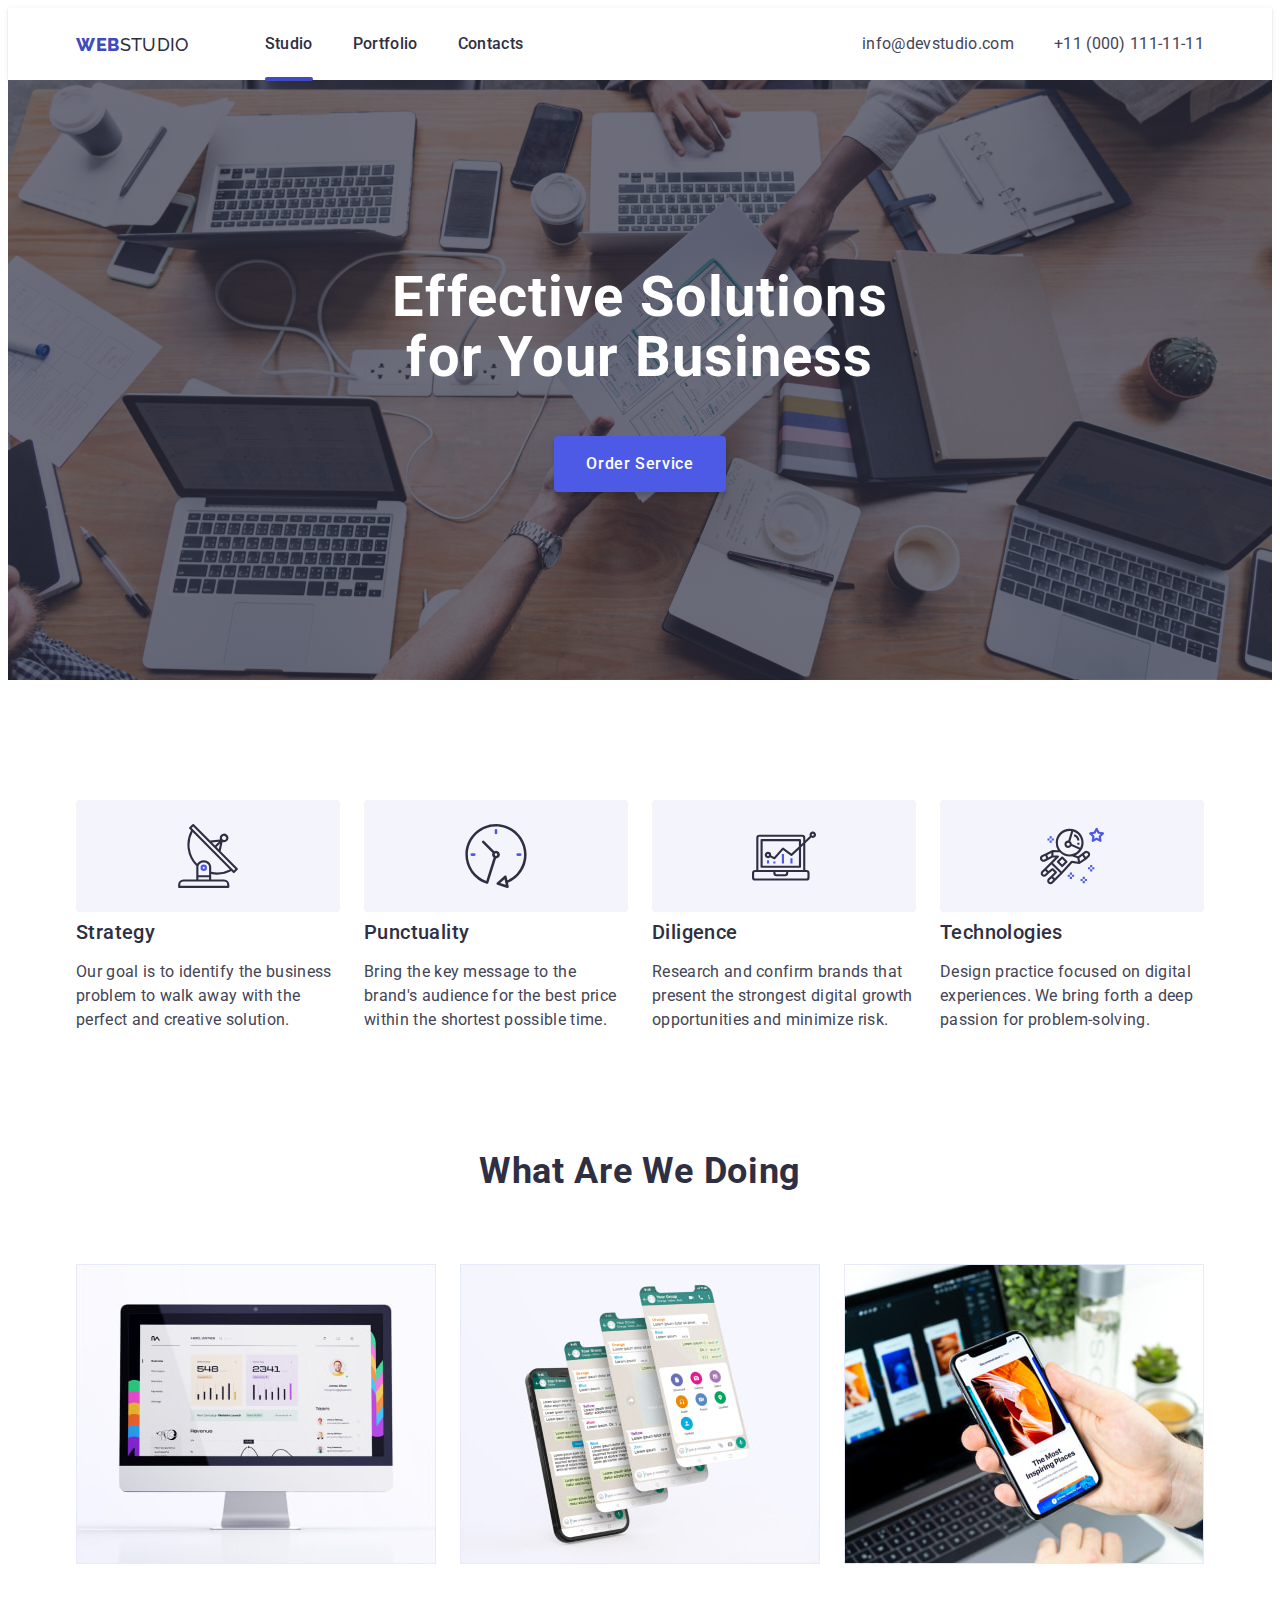
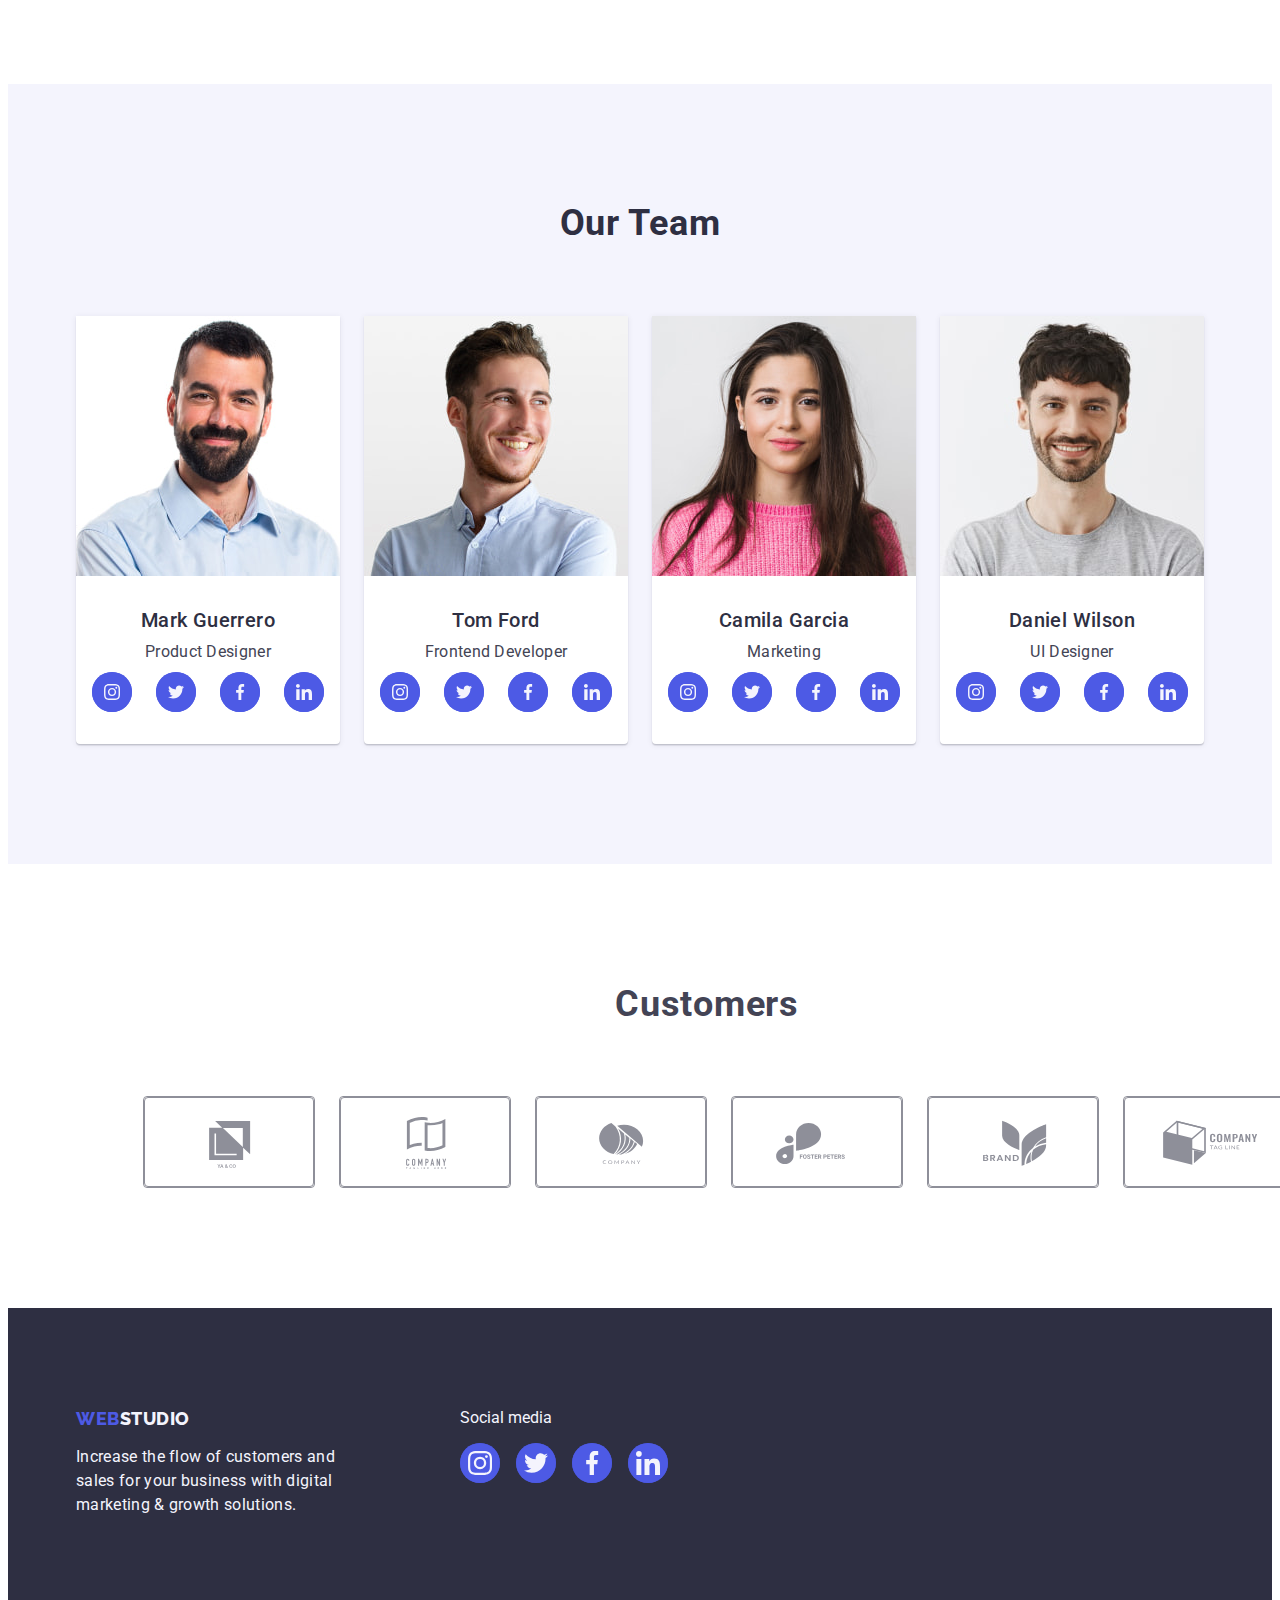
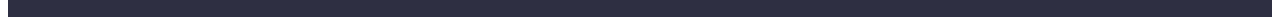
==== commit 1abc3e65: "1.009 final studio" ====
--- a/index.html
+++ b/index.html
@@ -316,34 +316,46 @@
           <h2 class="section-fifth-h-second">Customers</h2>
             <ul class="customers-list-logos">
               <li class="customers-logos">
-                <svg class="customers-logos-icons" width="168" height="88">
-                  <use href="./images/icons.svg#icon-logocustomers1"></use>
-                </svg>
-              </li>
-              <li class="customers-logos">
-                <svg class="customers-logos-icons" width="168" height="88">
-                  <use href="./images/icons.svg#icon-logocustomers2"></use>
-                </svg>
-              </li>
-              <li class="customers-logos">
-                <svg class="customers-logos-icons" width="168" height="88">
-                  <use href="./images/icons.svg#icon-logocustomers3"></use>
-                </svg>
-              </li>
-              <li class="customers-logos">
-                <svg class="customers-logos-icons" width="168" height="88">
-                  <use href="./images/icons.svg#icon-logocustomers4"></use>
-                </svg>
-              </li>
-              <li class="customers-logos">
-                <svg class="customers-logos-icons" width="168" height="88">
-                  <use href="./images/icons.svg#icon-logocustomers5"></use>
-                </svg>
-              </li>
-              <li class="customers-logos">
-                <svg class="customers-logos-icons" width="168" height="88">
-                  <use href="./images/icons.svg#icon-logocustomers6"></use>
-                </svg>
+                <a href="" class="customers-links">
+                  <svg class="customers-logos-icons" width="168" height="88">
+                    <use href="./images/icons.svg#icon-logocustomers1"></use>
+                  </svg>
+                </a>
+              </li>
+              <li class="customers-logos">
+                <a href="" class="customers-links">
+                  <svg class="customers-logos-icons" width="168" height="88">
+                    <use href="./images/icons.svg#icon-logocustomers2"></use>
+                  </svg>
+                </a>
+              </li>
+              <li class="customers-logos">
+                <a href="" class="customers-links">
+                  <svg class="customers-logos-icons" width="168" height="88">
+                    <use href="./images/icons.svg#icon-logocustomers3"></use>
+                  </svg>
+                </a>
+              </li>
+              <li class="customers-logos">
+                <a href="" class="customers-links">
+                  <svg class="customers-logos-icons" width="168" height="88">
+                    <use href="./images/icons.svg#icon-logocustomers4"></use>
+                  </svg>
+                </a>
+              </li>
+              <li class="customers-logos">
+                <a href="" class="customers-links">
+                  <svg class="customers-logos-icons" width="168" height="88">
+                    <use href="./images/icons.svg#icon-logocustomers5"></use>
+                  </svg>
+                </a>
+              </li>
+              <li class="customers-logos">
+                <a href="" class="customers-links">
+                  <svg class="customers-logos-icons" width="168" height="88">
+                    <use href="./images/icons.svg#icon-logocustomers6"></use>
+                  </svg>
+                </a>
               </li>
             </ul>
         </div>
--- a/css/styles.css
+++ b/css/styles.css
@@ -591,7 +591,7 @@
   gap: 120px;
 }
 .customers-logos-icons {
-  fill: #8e8f99;
+  fill: currentColor;
   transition: fill 250ms ease;
 }
 
@@ -708,5 +708,26 @@
   display: flex;
   align-items: center;
   justify-content: center;
-  
+
+}
+
+.social-media-links {
+  width: 100%;
+  height: 100%;
+  background-color: var(--primary-brand-color);
+  border-radius: 50%;
+  display: flex;
+  align-items: center;
+  justify-content: center;
+}
+
+.customers-links {
+  width: 100%;
+  height: 100%;
+  border: 1px solid #8e8f99;
+  border-radius: 4px;
+  display: flex;
+  justify-content: center;
+  align-items: center;
+  color: var(--subtle-text-color);
 }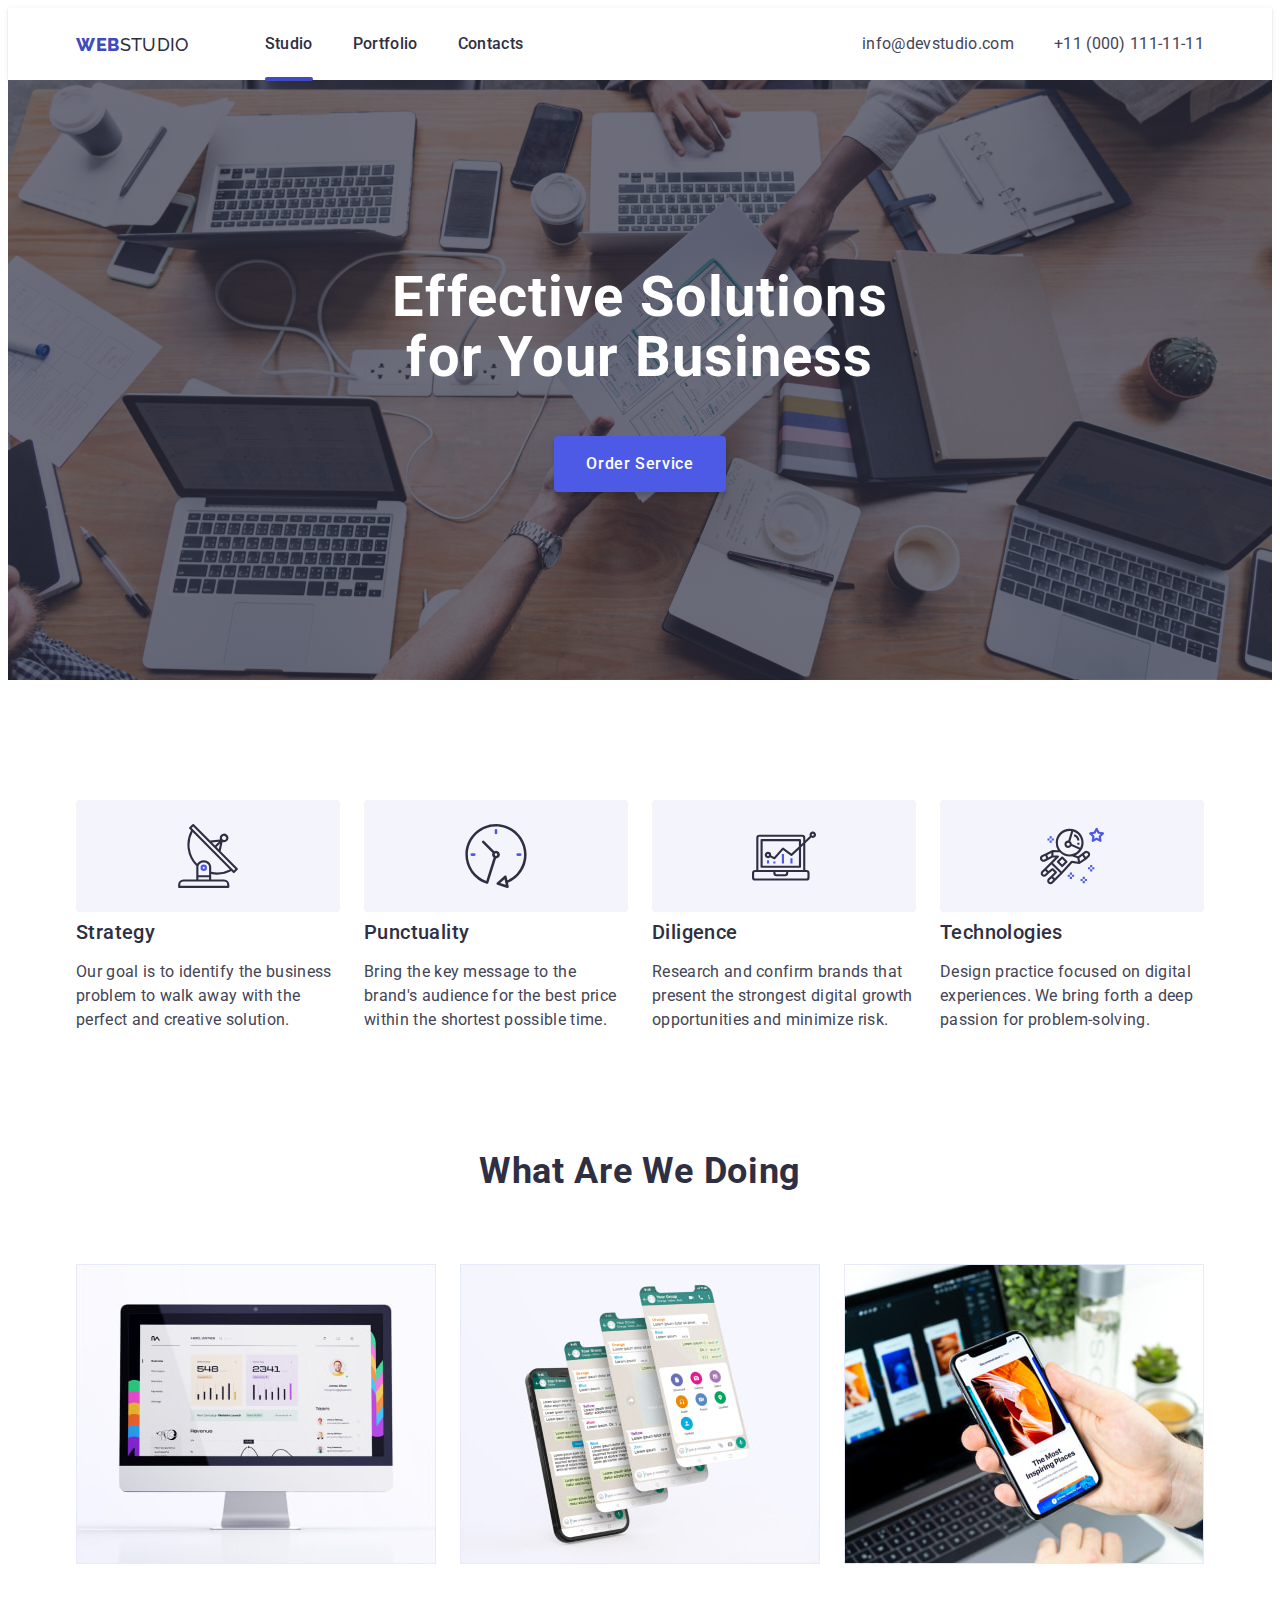
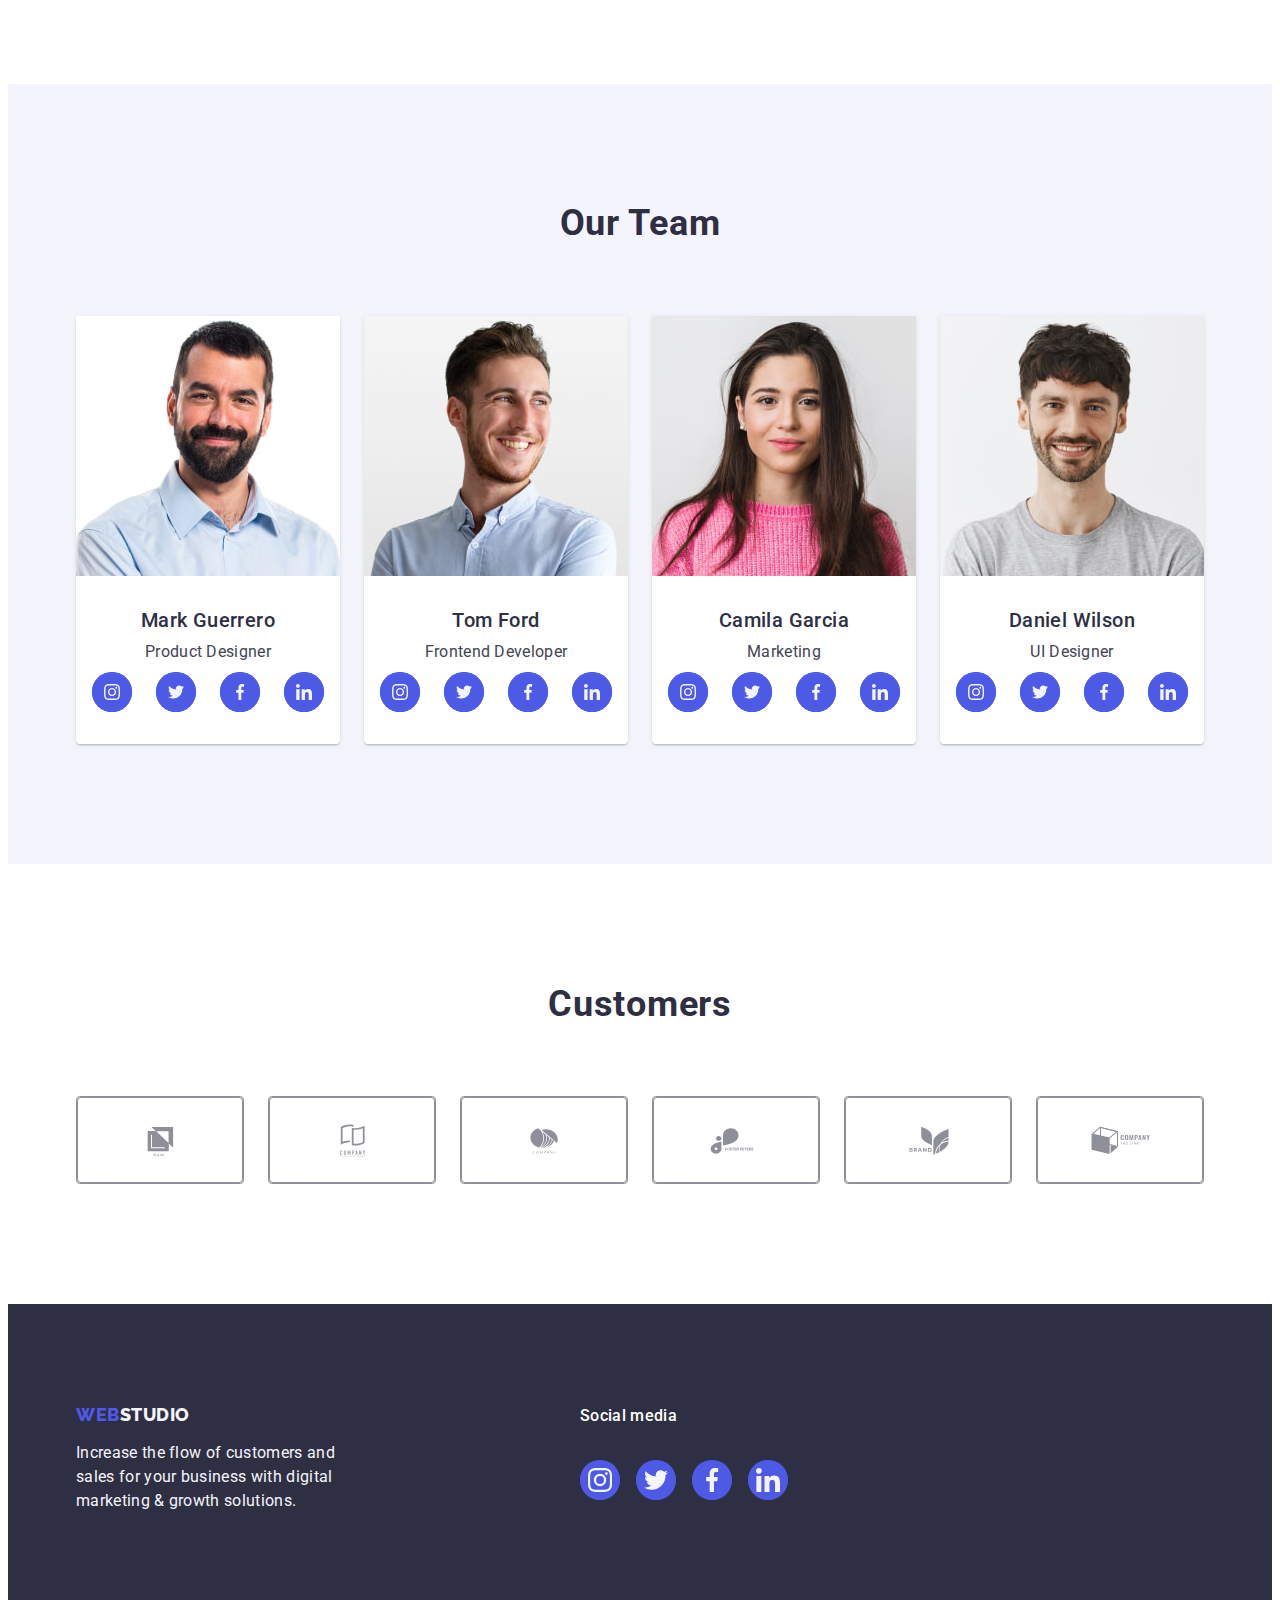
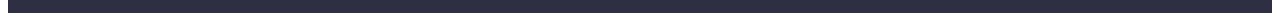
==== commit 656f3526: "1.1 home" ====
--- a/index.html
+++ b/index.html
@@ -65,7 +65,9 @@
       <section class="section-first">
         <div class="container">
           <h1 class="h-main">Effective Solutions for Your Business</h1>
-          <button type="button" class="btn-main" data-modal-open>Order Service</button>
+          <button type="button" class="btn-main" data-modal-open>
+            Order Service
+          </button>
         </div>
       </section>
       <section id="block2" class="section-second">
@@ -165,36 +167,36 @@
               <div class="card-content">
                 <h3 class="section-fourth-h-third">Mark Guerrero</h3>
                 <p class="section-fourth-p">Product Designer</p>
-                  <ul class="social-media-container-list">
-                    <li class="social-media-container">
-                      <a href="" class="social-media-links">
-                        <svg class="try" width="16" height="16">
-                          <use href="./images/icons.svg#icon-instagram"></use>
-                        </svg>
-                      </a>
-                    </li>
-                    <li class="social-media-container">
-                      <a href="" class="social-media-links">
-                        <svg class="try" width="16" height="16">
-                          <use href="./images/icons.svg#icon-twitter"></use>
-                        </svg>
-                      </a>
-                    </li>
-                    <li class="social-media-container">
-                      <a href="" class="social-media-links">
-                        <svg class="try" width="16" height="16">
-                          <use href="./images/icons.svg#icon-facebook"></use>
-                        </svg>
-                      </a>
-                    </li>
-                    <li class="social-media-container">
-                      <a href="" class="social-media-links">
-                        <svg class="try" width="16" height="16">
-                          <use href="./images/icons.svg#icon-linkedin"></use>
-                        </svg>
-                      </a>
-                    </li>
-                  </ul>
+                <ul class="social-media-container-list">
+                  <li class="social-media-container">
+                    <a href="" class="social-media-links">
+                      <svg class="try" width="16" height="16">
+                        <use href="./images/icons.svg#icon-instagram"></use>
+                      </svg>
+                    </a>
+                  </li>
+                  <li class="social-media-container">
+                    <a href="" class="social-media-links">
+                      <svg class="try" width="16" height="16">
+                        <use href="./images/icons.svg#icon-twitter"></use>
+                      </svg>
+                    </a>
+                  </li>
+                  <li class="social-media-container">
+                    <a href="" class="social-media-links">
+                      <svg class="try" width="16" height="16">
+                        <use href="./images/icons.svg#icon-facebook"></use>
+                      </svg>
+                    </a>
+                  </li>
+                  <li class="social-media-container">
+                    <a href="" class="social-media-links">
+                      <svg class="try" width="16" height="16">
+                        <use href="./images/icons.svg#icon-linkedin"></use>
+                      </svg>
+                    </a>
+                  </li>
+                </ul>
               </div>
             </li>
             <li class="section-fourth-list-li">
@@ -314,50 +316,50 @@
       <section class="section-fifth">
         <div class="container">
           <h2 class="section-fifth-h-second">Customers</h2>
-            <ul class="customers-list-logos">
-              <li class="customers-logos">
-                <a href="" class="customers-links">
-                  <svg class="customers-logos-icons" width="168" height="88">
-                    <use href="./images/icons.svg#icon-logocustomers1"></use>
-                  </svg>
-                </a>
-              </li>
-              <li class="customers-logos">
-                <a href="" class="customers-links">
-                  <svg class="customers-logos-icons" width="168" height="88">
-                    <use href="./images/icons.svg#icon-logocustomers2"></use>
-                  </svg>
-                </a>
-              </li>
-              <li class="customers-logos">
-                <a href="" class="customers-links">
-                  <svg class="customers-logos-icons" width="168" height="88">
-                    <use href="./images/icons.svg#icon-logocustomers3"></use>
-                  </svg>
-                </a>
-              </li>
-              <li class="customers-logos">
-                <a href="" class="customers-links">
-                  <svg class="customers-logos-icons" width="168" height="88">
-                    <use href="./images/icons.svg#icon-logocustomers4"></use>
-                  </svg>
-                </a>
-              </li>
-              <li class="customers-logos">
-                <a href="" class="customers-links">
-                  <svg class="customers-logos-icons" width="168" height="88">
-                    <use href="./images/icons.svg#icon-logocustomers5"></use>
-                  </svg>
-                </a>
-              </li>
-              <li class="customers-logos">
-                <a href="" class="customers-links">
-                  <svg class="customers-logos-icons" width="168" height="88">
-                    <use href="./images/icons.svg#icon-logocustomers6"></use>
-                  </svg>
-                </a>
-              </li>
-            </ul>
+          <ul class="customers-list-logos">
+            <li class="customers-logos">
+              <a href="" class="customers-links">
+                <svg class="customers-logos-icons" width="104" height="56">
+                  <use href="./images/icons.svg#icon-logocustomers1"></use>
+                </svg>
+              </a>
+            </li>
+            <li class="customers-logos">
+              <a href="" class="customers-links">
+                <svg class="customers-logos-icons" width="104" height="56">
+                  <use href="./images/icons.svg#icon-logocustomers2"></use>
+                </svg>
+              </a>
+            </li>
+            <li class="customers-logos">
+              <a href="" class="customers-links">
+                <svg class="customers-logos-icons" width="104" height="56">
+                  <use href="./images/icons.svg#icon-logocustomers3"></use>
+                </svg>
+              </a>
+            </li>
+            <li class="customers-logos">
+              <a href="" class="customers-links">
+                <svg class="customers-logos-icons" width="104" height="56">
+                  <use href="./images/icons.svg#icon-logocustomers4"></use>
+                </svg>
+              </a>
+            </li>
+            <li class="customers-logos">
+              <a href="" class="customers-links">
+                <svg class="customers-logos-icons" width="104" height="56">
+                  <use href="./images/icons.svg#icon-logocustomers5"></use>
+                </svg>
+              </a>
+            </li>
+            <li class="customers-logos">
+              <a href="" class="customers-links">
+                <svg class="customers-logos-icons" width="104" height="56">
+                  <use href="./images/icons.svg#icon-logocustomers6"></use>
+                </svg>
+              </a>
+            </li>
+          </ul>
         </div>
       </section>
     </main>
@@ -373,42 +375,42 @@
             digital marketing & growth solutions.
           </p>
         </div>
-      
-      <div class="footer-social-media">
-        <p>Social media</p>
+
+        <div class="footer-social-media">
+          <p class="footer-text-sm">Social media</p>
           <ul class="footer-icons-list">
-              <li class="footer-icons">
-                <a href="" class="footer-links-icons">
+            <li class="footer-icons">
+              <a href="" class="footer-links-icons">
                 <svg class="try" width="24" height="24">
                   <use href="./images/icons.svg#icon-instagram"></use>
                 </svg>
-                </a>
-              </li>
-              <li class="footer-icons">
-                <a href="" class="footer-links-icons">
+              </a>
+            </li>
+            <li class="footer-icons">
+              <a href="" class="footer-links-icons">
                 <svg class="try" width="24" height="24">
                   <use href="./images/icons.svg#icon-twitter"></use>
                 </svg>
-                </a>
-              </li>
-              <li class="footer-icons">
-                <a href="" class="footer-links-icons">
+              </a>
+            </li>
+            <li class="footer-icons">
+              <a href="" class="footer-links-icons">
                 <svg class="try" width="24" height="24">
                   <use href="./images/icons.svg#icon-facebook"></use>
                 </svg>
-                </a>
-              </li>
-              <li class="footer-icons">
-                <a href="" class="footer-links-icons">
+              </a>
+            </li>
+            <li class="footer-icons">
+              <a href="" class="footer-links-icons">
                 <svg class="try" width="24" height="24">
                   <use href="./images/icons.svg#icon-linkedin"></use>
                 </svg>
-                </a>
-              </li>
-          </ul>
+              </a>
+            </li>
+          </ul>
+        </div>
       </div>
-      </div>
-      </footer>
+    </footer>
     <!-- MODAL WINDOW -->
     <div class="backdrop is-hidden" data-modal>
       <div class="modal">
--- a/css/styles.css
+++ b/css/styles.css
@@ -52,7 +52,7 @@
   letter-spacing: 0.03em;
   text-transform: uppercase;
   color: var(--pressed-state-color);
-  margin-right: 76px; 
+  margin-right: 76px;
   transition: color 250ms cubic-bezier(0.4, 0, 0.2, 1);
 }
 
@@ -227,6 +227,15 @@
   line-height: 1.5;
   color: var(--light-text-color);
   letter-spacing: 0.02em;
+  width: 264px;
+}
+
+.footer-text-sm {
+  font-weight: 500;
+  line-height: 1.5;
+  letter-spacing: 0.02em;
+  color: var(--background-color);
+  margin-bottom: 16px;
 }
 
 .footer-logo {
@@ -243,6 +252,11 @@
   color: var(--light-text-color);
 }
 
+.footer-links-icons:hover,
+.footer-links-icons:focus {
+  background-color: #31d0aa;
+}
+
 .button {
   border: 1px solid #e7e9fc;
   text-align: center;
@@ -259,13 +273,20 @@
   background-color: #f4f4fd;
 }
 .other {
-  transition: color 250ms ease, background-color 250ms ease;
+  transition: 250ms cubic-bezier(0.4, 0, 0.2, 1),
+    background-color 250ms cubic-bezier(0.4, 0, 0.2, 1),
+    border-color 250ms cubic-bezier(0.4, 0, 0.2, 1),
+    box-shadow 250ms cubic-bezier(0.4, 0, 0.2, 1);
 }
 .other:hover {
   background-color: var(--pressed-state-color);
   color: #ffffff;
   cursor: pointer;
   border: 1px solid transparent;
+  box-shadow: зі значенням 0px 3px 1px rgba(0, 0, 0, 0.1),
+    0px 2px 1px rgba(0, 0, 0, 0.08), 0px 2px 2px rgba(0, 0, 0, 0.12);
+  box-shadow: зі значенням 0px 3px 1px rgba(0, 0, 0, 0.1),
+    0px 2px 1px rgba(0, 0, 0, 0.08), 0px 2px 2px rgba(0, 0, 0, 0.12);
 }
 
 .other:focus {
@@ -273,6 +294,8 @@
   color: #ffffff;
   cursor: pointer;
   border: 1px solid transparent;
+  box-shadow: зі значенням 0px 3px 1px rgba(0, 0, 0, 0.1),
+    0px 2px 1px rgba(0, 0, 0, 0.08), 0px 2px 2px rgba(0, 0, 0, 0.12);
 }
 
 .buttons-section-first {
@@ -417,10 +440,6 @@
 }
 
 .footer .container {
-}
-
-.footer-text {
-  width: 264px;
 }
 
 .h-main {
@@ -486,10 +505,16 @@
 
 .portfolio-list-table {
   width: calc((100% - 48px) / 3);
-  transition: 250ms ease;
+  transition: box-shadow 250ms cubic-bezier(0.4, 0, 0.2, 1);
+}
+
+.portfolio-list-table:hover,
+.portfolio-list-table:focus {
 }
 
 .section-fifth-h-second {
+  color: var(--dark-color);
+  line-height: 1.11;
   display: flex;
   font-size: 36px;
   font-style: normal;
@@ -502,7 +527,8 @@
 }
 
 .section-fifth {
-  padding: 120px;
+  padding-top: 120px;
+  padding-bottom: 120px;
 }
 
 .list-advantages-box {
@@ -555,6 +581,8 @@
 }
 
 .customers-logos {
+  width: calc((100% - 120px) / 6);
+  height: 88px;
   border-radius: 4px;
   border: 1px solid var(--lightslate, #8e8f99);
 }
@@ -582,9 +610,9 @@
   gap: 16px;
 }
 
-.footer-social-media p {
+/* .footer-social-media p {
   color: var(--light-text-color);
-}
+} */
 
 footer .container {
   display: flex;
@@ -708,7 +736,7 @@
   display: flex;
   align-items: center;
   justify-content: center;
-
+  transition: background-color 250ms cubic-bezier(0.4, 0, 0.2, 1);
 }
 
 .social-media-links {
@@ -730,4 +758,27 @@
   justify-content: center;
   align-items: center;
   color: var(--subtle-text-color);
-}+  transition: border-color 250ms cubic-bezier(0.4, 0, 0.2, 1),
+    color 250ms cubic-bezier(0.4, 0, 0.2, 1);
+}
+
+.customers-links:hover,
+.customers-links:focus {
+  border-color: var(--pressed-state-color);
+  color: var(--pressed-state-color);
+}
+
+.portfolio-card {
+  display: block;
+}
+
+.portfolio-card:hover,
+.portfolio-card:focus {
+  box-shadow: 0px 1px 6px rgba(46, 47, 66, 0.08),
+    0px 1px 1px rgba(46, 47, 66, 0.16), 0px 2px 1px rgba(46, 47, 66, 0.08);
+}
+
+.footer-logo-container {
+  align-items: baseline;
+  margin-right: 120px;
+}
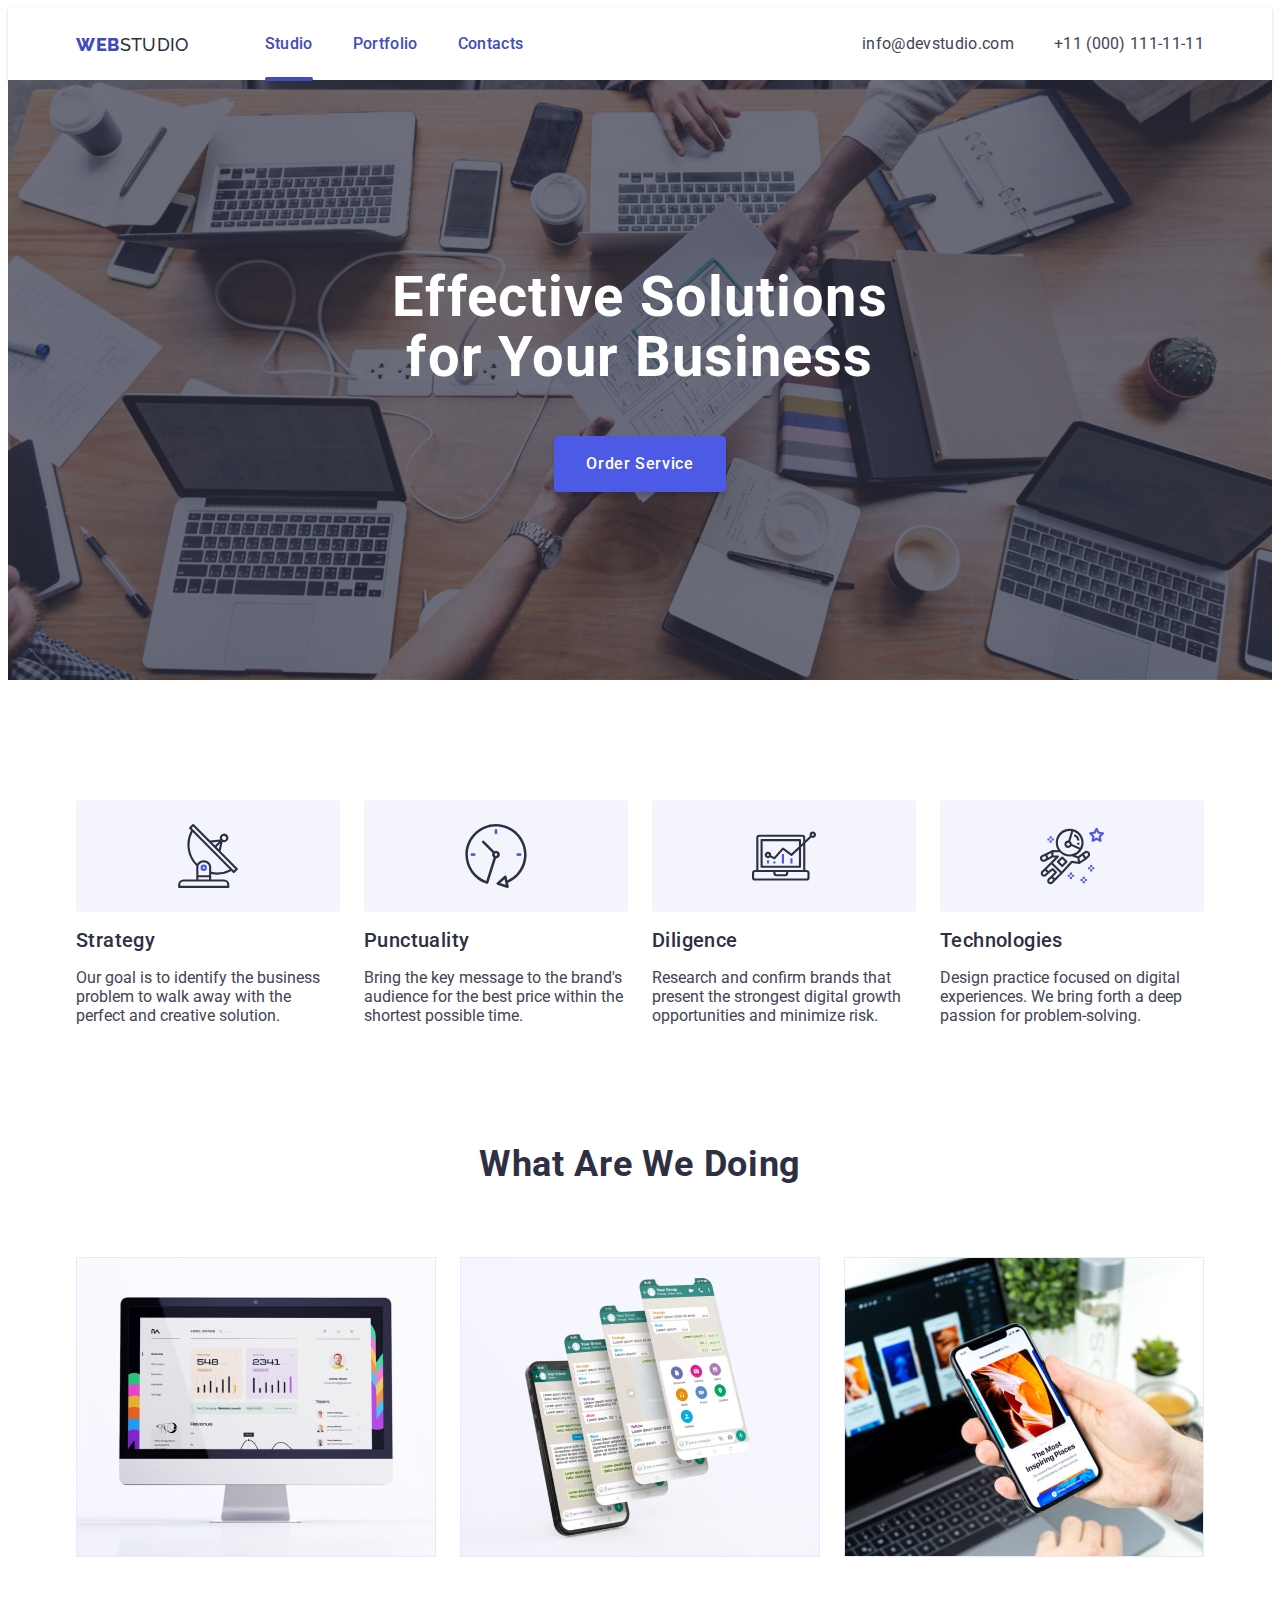
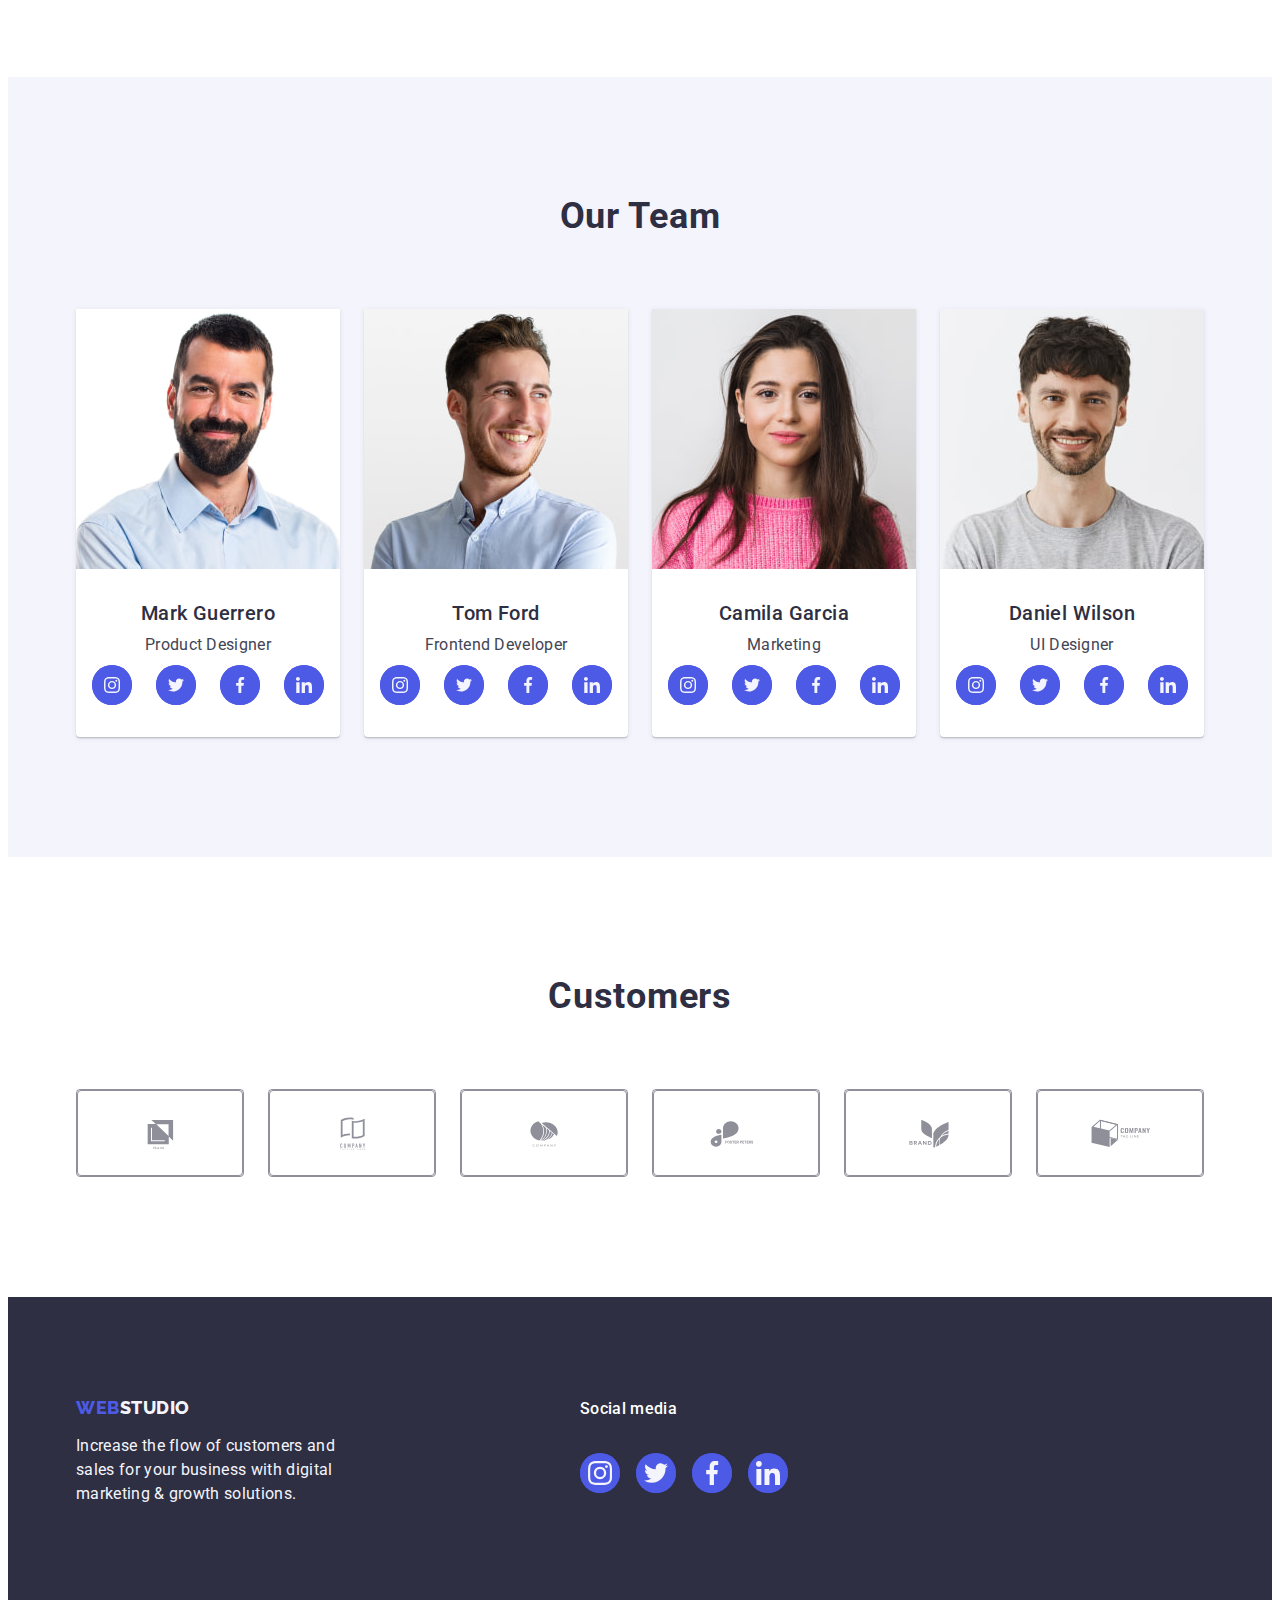
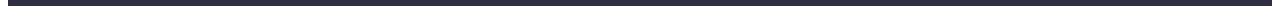
==== commit 2e35ad35: "1.0002" ====
--- a/index.html
+++ b/index.html
@@ -365,7 +365,7 @@
     </main>
 
     <footer class="footer">
-      <div class="container">
+      <div class="container footer-all">
         <div class="footer-logo-container">
           <a href="./index.html" class="footer-logo link"
             >Web<span class="footer-span">Studio</span></a
--- a/css/styles.css
+++ b/css/styles.css
@@ -80,10 +80,10 @@
   font-weight: 500;
   line-height: 1.5;
   letter-spacing: 0.02em;
-  color: var(--dark-color);
+  color: #404bbf;
   padding-bottom: 24px;
   padding-top: 24px;
-  transition: color 250ms ease;
+  transition: color 250ms cubic-bezier(0.4, 0, 0.2, 1);
 }
 
 .list {
@@ -115,6 +115,7 @@
     url(../images/herobg.jpg);
   background-repeat: no-repeat;
   background-position: center;
+  background-size: cover;
 }
 
 .h-main {
@@ -146,7 +147,7 @@
   padding: 16px 32px;
   margin-right: auto;
   margin-left: auto;
-  transition: background-color 250ms ease;
+  transition: background-color 250ms cubic-bezier(0.4, 0, 0.2, 1);
 }
 
 .btn-main:hover {
@@ -167,10 +168,10 @@
   color: var(--dark-color);
 }
 
-.list p {
-  line-height: 1.5;
-  letter-spacing: 0.02em;
-}
+/* .list p {
+  line-height: 1.5;
+  letter-spacing: 0.02em;
+} */
 
 .section-third-h-second {
   font-size: 36px;
@@ -273,7 +274,7 @@
   background-color: #f4f4fd;
 }
 .other {
-  transition: 250ms cubic-bezier(0.4, 0, 0.2, 1),
+  transition: color 250ms cubic-bezier(0.4, 0, 0.2, 1),
     background-color 250ms cubic-bezier(0.4, 0, 0.2, 1),
     border-color 250ms cubic-bezier(0.4, 0, 0.2, 1),
     box-shadow 250ms cubic-bezier(0.4, 0, 0.2, 1);
@@ -283,10 +284,8 @@
   color: #ffffff;
   cursor: pointer;
   border: 1px solid transparent;
-  box-shadow: зі значенням 0px 3px 1px rgba(0, 0, 0, 0.1),
-    0px 2px 1px rgba(0, 0, 0, 0.08), 0px 2px 2px rgba(0, 0, 0, 0.12);
-  box-shadow: зі значенням 0px 3px 1px rgba(0, 0, 0, 0.1),
-    0px 2px 1px rgba(0, 0, 0, 0.08), 0px 2px 2px rgba(0, 0, 0, 0.12);
+  box-shadow: 0px 3px 1px rgba(0, 0, 0, 0.1), 0px 2px 1px rgba(0, 0, 0, 0.08),
+    0px 2px 2px rgba(0, 0, 0, 0.12);
 }
 
 .other:focus {
@@ -294,8 +293,8 @@
   color: #ffffff;
   cursor: pointer;
   border: 1px solid transparent;
-  box-shadow: зі значенням 0px 3px 1px rgba(0, 0, 0, 0.1),
-    0px 2px 1px rgba(0, 0, 0, 0.08), 0px 2px 2px rgba(0, 0, 0, 0.12);
+  box-shadow: 0px 3px 1px rgba(0, 0, 0, 0.1), 0px 2px 1px rgba(0, 0, 0, 0.08),
+    0px 2px 2px rgba(0, 0, 0, 0.12);
 }
 
 .buttons-section-first {
@@ -393,6 +392,12 @@
 
 .contacts-list-container {
   gap: 40px;
+  transition: color 250ms cubic-bezier(0.4, 0, 0.2, 1);
+}
+
+.contacts-list-container:hover,
+.contacts-list-container:focus {
+  color: var(--pressed-state-color);
 }
 
 .section-second-list-container {
@@ -519,7 +524,6 @@
   font-size: 36px;
   font-style: normal;
   font-weight: 700;
-  line-height: 40px;
   letter-spacing: 0.72px;
   text-transform: capitalize;
   margin-bottom: 72px;
@@ -533,6 +537,7 @@
 
 .list-advantages-box {
   border-radius: 4px;
+  margin-bottom: 8px;
   background: var(--cloud, #f4f4fd);
   width: 264px;
   height: 112px;
@@ -700,16 +705,18 @@
 }
 
 .overlay-text {
+  display: flex;
+  align-items: flex-start;
   color: var(--cloud, #f4f4fd);
-  /* Body */
   font-family: Roboto;
   font-size: 16px;
   font-style: normal;
   font-weight: 400;
-  line-height: 24px; /* 150% */
+  line-height: 24px;
   letter-spacing: 0.32px;
-  width: 296px;
-  height: 96px;
+  padding: 40px 32px;
+  /* width: 296px;
+  height: 96px; */
 }
 
 .portfolio-table-ani {
@@ -738,6 +745,9 @@
   justify-content: center;
   transition: background-color 250ms cubic-bezier(0.4, 0, 0.2, 1);
 }
+.footer-all {
+  align-items: baseline;
+}
 
 .social-media-links {
   width: 100%;
@@ -747,6 +757,12 @@
   display: flex;
   align-items: center;
   justify-content: center;
+  transition: background-color 250ms cubic-bezier(0.4, 0, 0.2, 1);
+}
+
+.social-media-links:hover,
+.social-media-links:focus {
+  background-color: var(--pressed-state-color);
 }
 
 .customers-links {
@@ -772,7 +788,10 @@
   display: block;
 }
 
-.portfolio-card:hover,
+.portfolio-card:hover {
+  box-shadow: 0px 1px 6px rgba(46, 47, 66, 0.08),
+    0px 1px 1px rgba(46, 47, 66, 0.16), 0px 2px 1px rgba(46, 47, 66, 0.08);
+}
 .portfolio-card:focus {
   box-shadow: 0px 1px 6px rgba(46, 47, 66, 0.08),
     0px 1px 1px rgba(46, 47, 66, 0.16), 0px 2px 1px rgba(46, 47, 66, 0.08);
